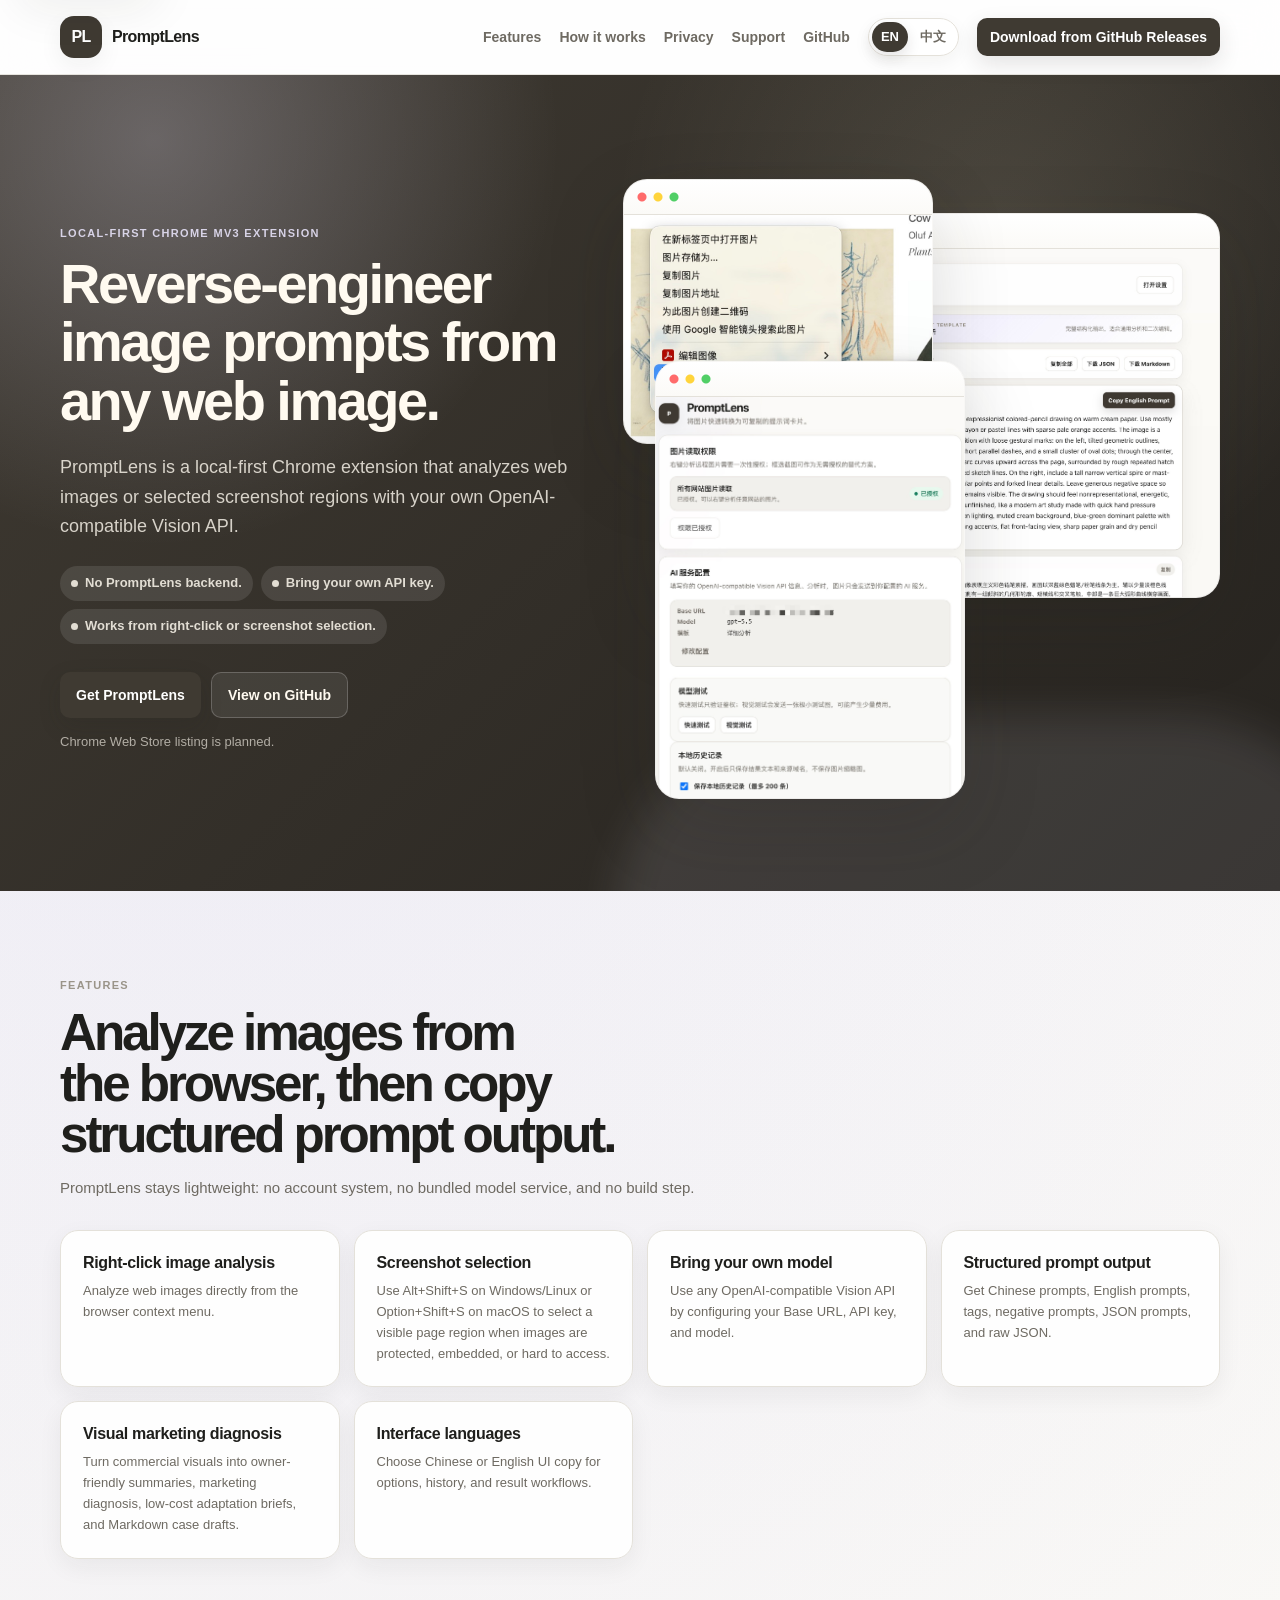
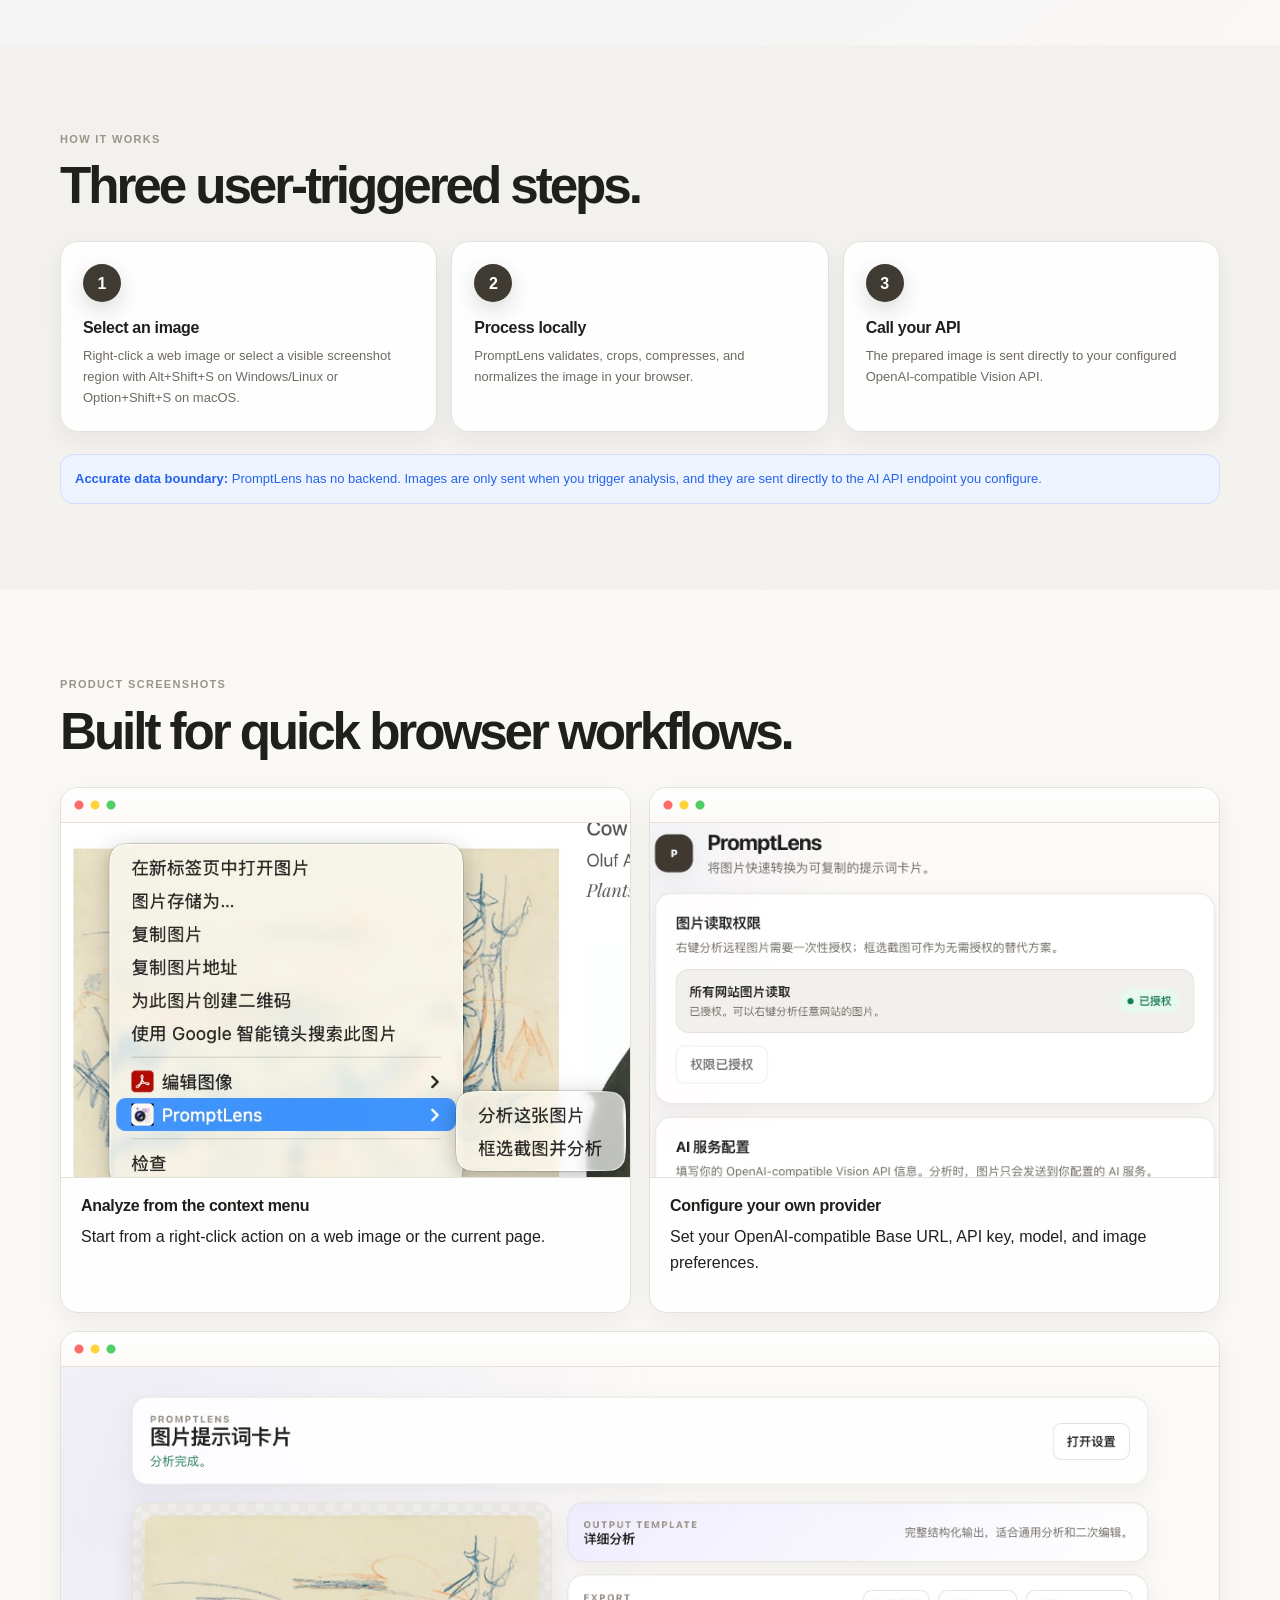
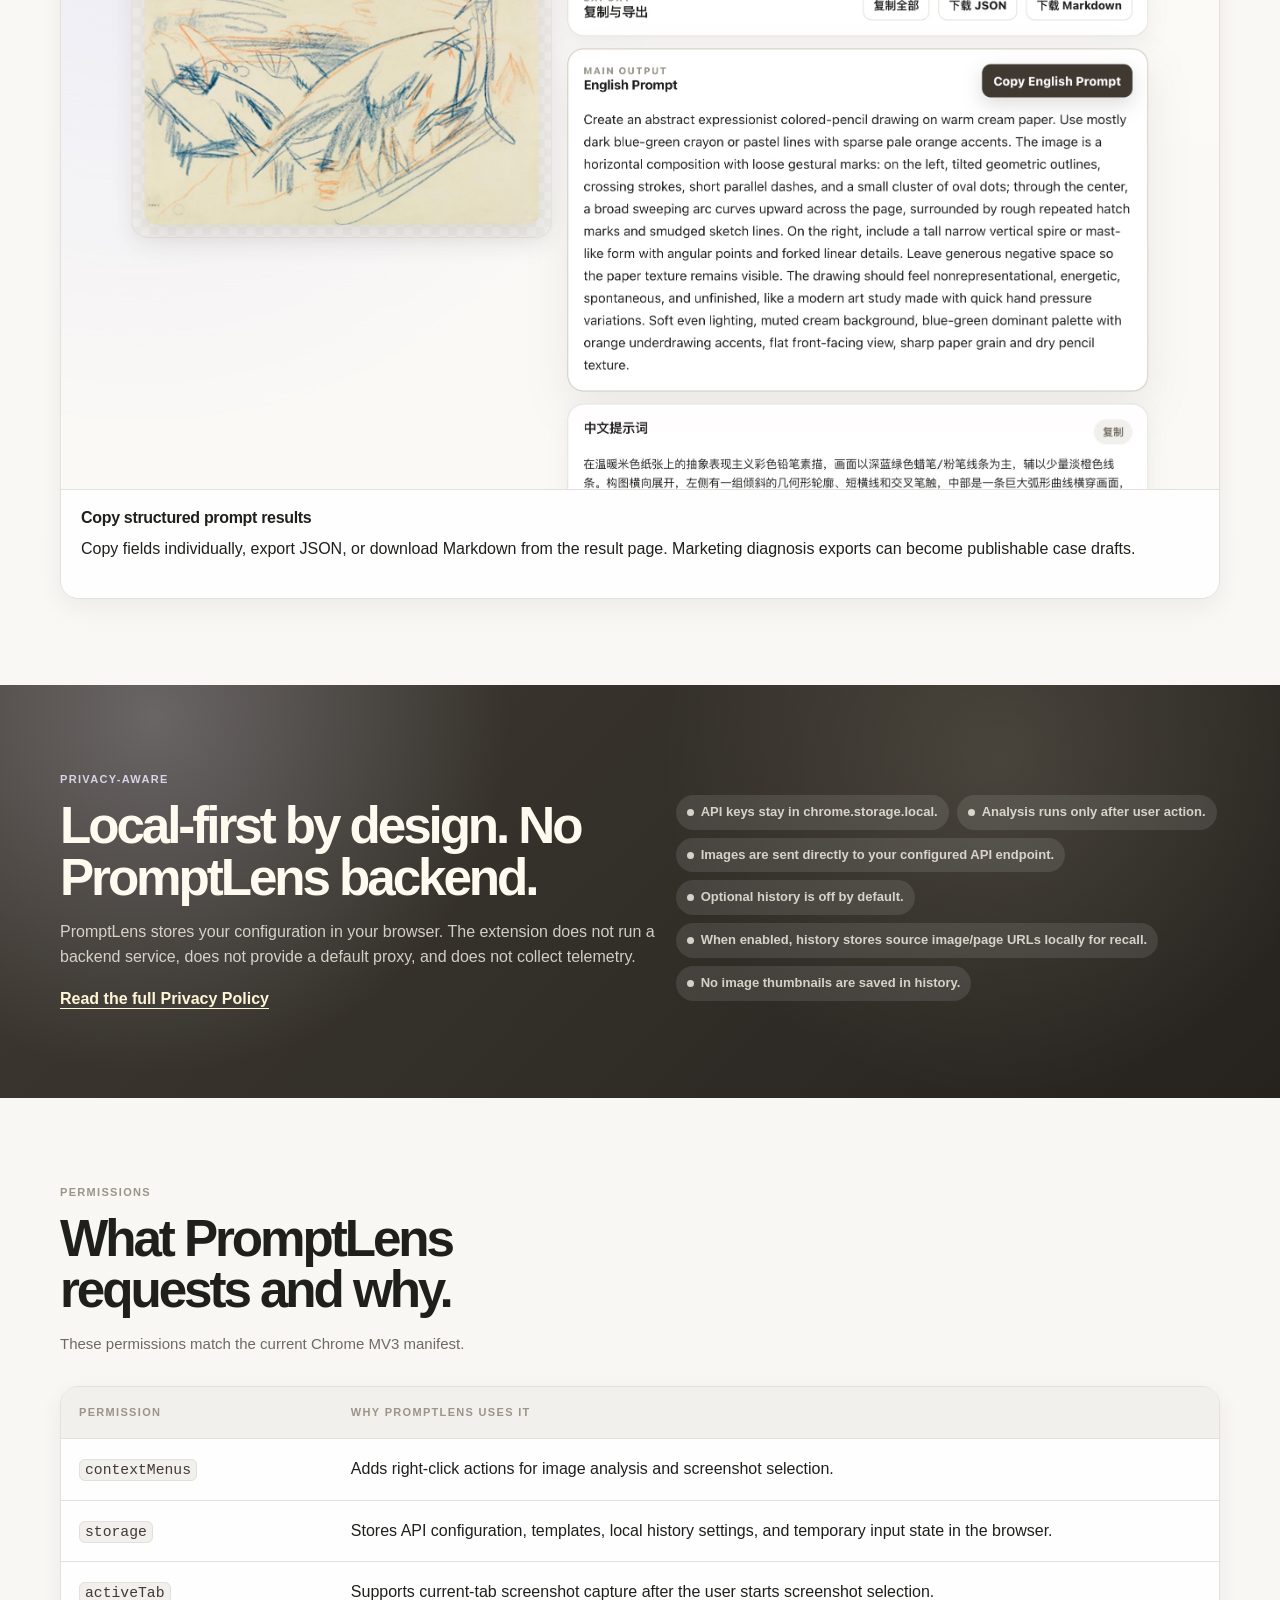
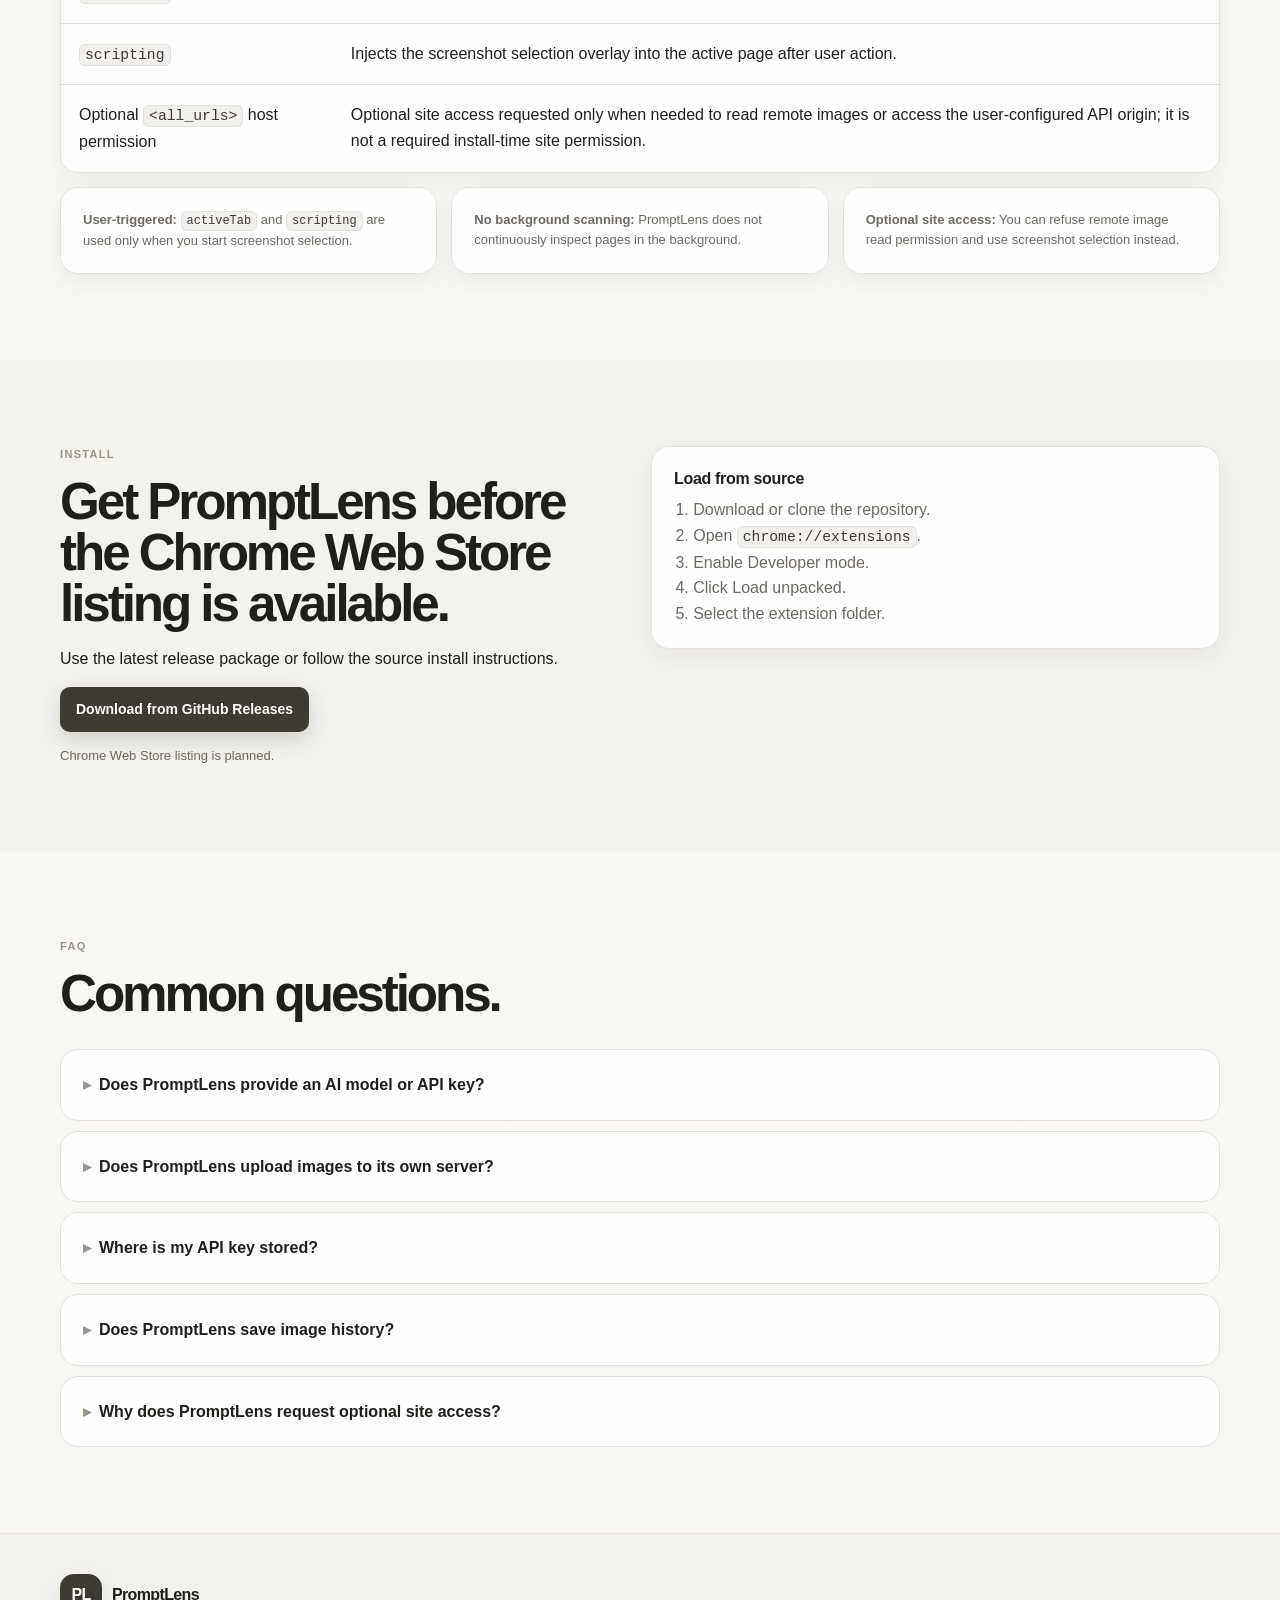
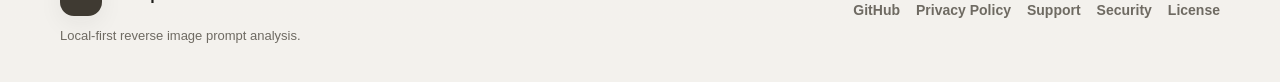
==== site/index.html @ 372e5e52 "docs: improve bilingual discoverability Co-Authored-By: Claude <noreply@anthropic.com>" ====
<!doctype html>
<html lang="en">
<head>
  <meta charset="utf-8">
  <meta name="viewport" content="width=device-width, initial-scale=1">
  <title>PromptLens — Reverse-engineer image prompts from web images</title>
  <meta name="theme-color" content="#3f3a32">
  <link rel="icon" href="./assets/favicon.png" type="image/png">
  <meta name="description" content="PromptLens is a local-first Chrome extension that analyzes web images or selected screenshot regions with your own OpenAI-compatible Vision API.">
  <link rel="canonical" href="https://bytewatcher.xyz/">
  <link rel="alternate" hreflang="en" href="https://bytewatcher.xyz/">
  <link rel="alternate" hreflang="zh-CN" href="https://bytewatcher.xyz/?lang=zh-CN">
  <link rel="alternate" hreflang="x-default" href="https://bytewatcher.xyz/">
  <meta property="og:type" content="website">
  <meta property="og:title" content="PromptLens — Reverse image prompts and visual marketing diagnosis">
  <meta property="og:description" content="Local-first Chrome extension for image-to-prompt analysis, visual marketing diagnosis, and reusable prompts for Midjourney, Stable Diffusion, and OpenAI-compatible Vision APIs.">
  <meta property="og:image" content="https://bytewatcher.xyz/assets/promptlens-result.jpg">
  <meta property="og:url" content="https://bytewatcher.xyz/">
  <meta name="twitter:card" content="summary_large_image">
  <meta name="twitter:title" content="PromptLens — Reverse image prompts and visual marketing diagnosis">
  <meta name="twitter:description" content="Local-first Chrome extension for image-to-prompt analysis, visual marketing diagnosis, and reusable prompts for Midjourney, Stable Diffusion, and OpenAI-compatible Vision APIs.">
  <meta name="twitter:image" content="https://bytewatcher.xyz/assets/promptlens-result.jpg">
  <script type="application/ld+json">
{
  "@context": "https://schema.org",
  "@type": "SoftwareApplication",
  "name": "PromptLens",
  "applicationCategory": "BrowserApplication",
  "operatingSystem": "Chrome",
  "description": "Local-first Chrome extension for image-to-prompt analysis, visual marketing diagnosis, and reusable prompts for Midjourney, Stable Diffusion, and OpenAI-compatible Vision APIs.",
  "url": "https://bytewatcher.xyz/",
  "downloadUrl": "https://github.com/wildbyteai/promptlens/releases",
  "softwareVersion": "0.4.0",
  "offers": {
    "@type": "Offer",
    "price": "0",
    "priceCurrency": "USD"
  }
}
  </script>
  <link rel="stylesheet" href="./assets/site.css?v=20260702-i18n">
</head>
<body>
  <a class="skip-link" href="#main-content">Skip to content</a>
  <header class="site-header">
    <nav class="nav shell" aria-label="Primary navigation">
      <a class="brand" href="./index.html" aria-label="PromptLens home">
        <span class="brand-mark">PL</span>
        <span>PromptLens</span>
      </a>
      <button class="nav-toggle" type="button" aria-expanded="false" aria-controls="nav-links" aria-label="Open navigation">Menu</button>
      <div class="nav-links" id="nav-links">
        <a href="#features">Features</a>
        <a href="#how-it-works">How it works</a>
        <a href="./privacy/">Privacy</a>
        <a href="./support/">Support</a>
        <a href="https://github.com/wildbyteai/promptlens">GitHub</a>
        <div class="language-switcher" aria-label="Language switcher">
          <button class="language-option" type="button" data-lang-option="en" aria-pressed="true">EN</button>
          <button class="language-option" type="button" data-lang-option="zh-CN" aria-pressed="false">中文</button>
        </div>
        <a class="nav-cta" href="https://github.com/wildbyteai/promptlens/releases">Download from GitHub Releases</a>
      </div>
    </nav>
  </header>

  <main id="main-content">
    <section class="hero section-dark">
      <div class="shell hero-grid">
        <div class="hero-copy">
          <p class="eyebrow">Local-first Chrome MV3 extension</p>
          <h1>Reverse-engineer image prompts from any web image.</h1>
          <p class="hero-lede">PromptLens is a local-first Chrome extension that analyzes web images or selected screenshot regions with your own OpenAI-compatible Vision API.</p>
          <ul class="trust-list" aria-label="PromptLens trust points">
            <li>No PromptLens backend.</li>
            <li>Bring your own API key.</li>
            <li>Works from right-click or screenshot selection.</li>
          </ul>
          <div class="hero-actions">
            <a class="button button-primary" href="https://github.com/wildbyteai/promptlens/releases">Get PromptLens</a>
            <a class="button button-secondary" href="https://github.com/wildbyteai/promptlens">View on GitHub</a>
          </div>
          <p class="availability-note">Chrome Web Store listing is planned.</p>
        </div>
        <div class="hero-media" aria-label="PromptLens product screenshots">
          <figure class="screenshot-card screenshot-card-large">
            <img src="./assets/promptlens-result.jpg" alt="PromptLens structured prompt result page" width="1440" height="900" fetchpriority="high">
          </figure>
          <figure class="screenshot-card screenshot-card-small screenshot-card-menu">
            <img src="./assets/promptlens-context-menu.jpg" alt="PromptLens context menu actions" width="900" height="600" loading="lazy">
          </figure>
          <figure class="screenshot-card screenshot-card-small screenshot-card-options">
            <img src="./assets/promptlens-options.jpg" alt="PromptLens options page for model configuration" width="1100" height="760" loading="lazy">
          </figure>
        </div>
      </div>
    </section>

    <section class="section" id="features">
      <div class="shell">
        <div class="section-heading">
          <p class="eyebrow">Features</p>
          <h2>Analyze images from the browser, then copy structured prompt output.</h2>
          <p>PromptLens stays lightweight: no account system, no bundled model service, and no build step.</p>
        </div>
        <div class="card-grid four-up">
          <article class="card">
            <h3>Right-click image analysis</h3>
            <p>Analyze web images directly from the browser context menu.</p>
          </article>
          <article class="card">
            <h3>Screenshot selection</h3>
            <p>Use Alt+Shift+S on Windows/Linux or Option+Shift+S on macOS to select a visible page region when images are protected, embedded, or hard to access.</p>
          </article>
          <article class="card">
            <h3>Bring your own model</h3>
            <p>Use any OpenAI-compatible Vision API by configuring your Base URL, API key, and model.</p>
          </article>
          <article class="card">
            <h3>Structured prompt output</h3>
            <p>Get Chinese prompts, English prompts, tags, negative prompts, JSON prompts, and raw JSON.</p>
          </article>
          <article class="card">
            <h3>Visual marketing diagnosis</h3>
            <p>Turn commercial visuals into owner-friendly summaries, marketing diagnosis, low-cost adaptation briefs, and Markdown case drafts.</p>
          </article>
          <article class="card">
            <h3>Interface languages</h3>
            <p>Choose Chinese or English UI copy for options, history, and result workflows.</p>
          </article>
        </div>
      </div>
    </section>

    <section class="section section-muted" id="how-it-works">
      <div class="shell">
        <div class="section-heading">
          <p class="eyebrow">How it works</p>
          <h2>Three user-triggered steps.</h2>
        </div>
        <div class="steps">
          <article class="step-card">
            <span class="step-number">1</span>
            <h3>Select an image</h3>
            <p>Right-click a web image or select a visible screenshot region with Alt+Shift+S on Windows/Linux or Option+Shift+S on macOS.</p>
          </article>
          <article class="step-card">
            <span class="step-number">2</span>
            <h3>Process locally</h3>
            <p>PromptLens validates, crops, compresses, and normalizes the image in your browser.</p>
          </article>
          <article class="step-card">
            <span class="step-number">3</span>
            <h3>Call your API</h3>
            <p>The prepared image is sent directly to your configured OpenAI-compatible Vision API.</p>
          </article>
        </div>
        <div class="callout">
          <strong>Accurate data boundary:</strong> PromptLens has no backend. Images are only sent when you trigger analysis, and they are sent directly to the AI API endpoint you configure.
        </div>
      </div>
    </section>

    <section class="section">
      <div class="shell">
        <div class="section-heading">
          <p class="eyebrow">Product screenshots</p>
          <h2>Built for quick browser workflows.</h2>
        </div>
        <div class="screenshot-grid">
          <article class="screenshot-feature">
            <img src="./assets/promptlens-context-menu.jpg" alt="Analyze from the context menu" width="900" height="600" loading="lazy">
            <div>
              <h3>Analyze from the context menu</h3>
              <p>Start from a right-click action on a web image or the current page.</p>
            </div>
          </article>
          <article class="screenshot-feature">
            <img src="./assets/promptlens-options.jpg" alt="Configure your own provider" width="1100" height="760" loading="lazy">
            <div>
              <h3>Configure your own provider</h3>
              <p>Set your OpenAI-compatible Base URL, API key, model, and image preferences.</p>
            </div>
          </article>
          <article class="screenshot-feature wide">
            <img src="./assets/promptlens-result.jpg" alt="Copy structured prompt results" width="1440" height="900" loading="lazy">
            <div>
              <h3>Copy structured prompt results</h3>
              <p>Copy fields individually, export JSON, or download Markdown from the result page. Marketing diagnosis exports can become publishable case drafts.</p>
            </div>
          </article>
        </div>
      </div>
    </section>

    <section class="section section-dark-soft" id="privacy-summary">
      <div class="shell privacy-grid">
        <div>
          <p class="eyebrow">Privacy-aware</p>
          <h2>Local-first by design. No PromptLens backend.</h2>
          <p>PromptLens stores your configuration in your browser. The extension does not run a backend service, does not provide a default proxy, and does not collect telemetry.</p>
          <a class="text-link" href="./privacy/">Read the full Privacy Policy</a>
        </div>
        <ul class="check-list">
          <li>API keys stay in chrome.storage.local.</li>
          <li>Analysis runs only after user action.</li>
          <li>Images are sent directly to your configured API endpoint.</li>
          <li>Optional history is off by default.</li>
          <li>When enabled, history stores source image/page URLs locally for recall.</li>
          <li>No image thumbnails are saved in history.</li>
        </ul>
      </div>
    </section>

    <section class="section" id="permissions">
      <div class="shell">
        <div class="section-heading">
          <p class="eyebrow">Permissions</p>
          <h2>What PromptLens requests and why.</h2>
          <p>These permissions match the current Chrome MV3 manifest.</p>
        </div>
        <div class="table-wrap">
          <table>
            <thead>
              <tr>
                <th scope="col">Permission</th>
                <th scope="col">Why PromptLens uses it</th>
              </tr>
            </thead>
            <tbody>
              <tr>
                <td><code>contextMenus</code></td>
                <td>Adds right-click actions for image analysis and screenshot selection.</td>
              </tr>
              <tr>
                <td><code>storage</code></td>
                <td>Stores API configuration, templates, local history settings, and temporary input state in the browser.</td>
              </tr>
              <tr>
                <td><code>activeTab</code></td>
                <td>Supports current-tab screenshot capture after the user starts screenshot selection.</td>
              </tr>
              <tr>
                <td><code>scripting</code></td>
                <td>Injects the screenshot selection overlay into the active page after user action.</td>
              </tr>
              <tr>
                <td>Optional <code>&lt;all_urls&gt;</code> host permission</td>
                <td>Optional site access requested only when needed to read remote images or access the user-configured API origin; it is not a required install-time site permission.</td>
              </tr>
            </tbody>
          </table>
        </div>
        <div class="note-grid">
          <p><strong>User-triggered:</strong> <code>activeTab</code> and <code>scripting</code> are used only when you start screenshot selection.</p>
          <p><strong>No background scanning:</strong> PromptLens does not continuously inspect pages in the background.</p>
          <p><strong>Optional site access:</strong> You can refuse remote image read permission and use screenshot selection instead.</p>
        </div>
      </div>
    </section>

    <section class="section section-muted" id="install">
      <div class="shell install-grid">
        <div class="install-main">
          <p class="eyebrow">Install</p>
          <h2>Get PromptLens before the Chrome Web Store listing is available.</h2>
          <p>Use the latest release package or follow the source install instructions.</p>
          <a class="button button-primary" href="https://github.com/wildbyteai/promptlens/releases">Download from GitHub Releases</a>
          <p class="availability-note dark">Chrome Web Store listing is planned.</p>
        </div>
        <div class="install-card">
          <h3>Load from source</h3>
          <ol>
            <li>Download or clone the repository.</li>
            <li>Open <code>chrome://extensions</code>.</li>
            <li>Enable Developer mode.</li>
            <li>Click Load unpacked.</li>
            <li>Select the extension folder.</li>
          </ol>
        </div>
      </div>
    </section>

    <section class="section" id="faq">
      <div class="shell">
        <div class="section-heading">
          <p class="eyebrow">FAQ</p>
          <h2>Common questions.</h2>
        </div>
        <div class="faq-list">
          <details>
            <summary>Does PromptLens provide an AI model or API key?</summary>
            <p>No. PromptLens is a frontend-only extension. You bring your own OpenAI-compatible Vision API endpoint, API key, and model.</p>
          </details>
          <details>
            <summary>Does PromptLens upload images to its own server?</summary>
            <p>No. PromptLens does not operate a backend server. When you trigger analysis, the selected image data is sent directly from your browser to the API endpoint you configure.</p>
          </details>
          <details>
            <summary>Where is my API key stored?</summary>
            <p>Your API key is stored locally in Chrome extension storage. It is not sent to PromptLens, but browser-local storage is not a hardware security vault. You should only use this extension on devices and browser profiles you trust.</p>
          </details>
          <details>
            <summary>Does PromptLens save image history?</summary>
            <p>Local history is off by default. When enabled, it stores text results, source domain, source image URL, page URL, template metadata, and structured output in IndexedDB. It does not save image thumbnails. Source URLs may include signed query parameters or private path details, so keep history disabled or clear it if you do not want that local metadata retained.</p>
          </details>
          <details>
            <summary>Why does PromptLens request optional site access?</summary>
            <p>Remote image analysis may require optional permission to read image URLs from websites. This is not a required install-time site permission. You can skip this and use screenshot selection instead.</p>
          </details>
        </div>
      </div>
    </section>
  </main>

  <footer class="site-footer">
    <div class="shell footer-grid">
      <div>
        <a class="brand" href="./index.html" aria-label="PromptLens home">
          <span class="brand-mark">PL</span>
          <span>PromptLens</span>
        </a>
        <p>Local-first reverse image prompt analysis.</p>
      </div>
      <nav class="footer-links" aria-label="Footer navigation">
        <a href="https://github.com/wildbyteai/promptlens">GitHub</a>
        <a href="./privacy/">Privacy Policy</a>
        <a href="./support/">Support</a>
        <a href="https://github.com/wildbyteai/promptlens/security">Security</a>
        <a href="https://github.com/wildbyteai/promptlens/blob/main/LICENSE">License</a>
      </nav>
    </div>
  </footer>

  <script src="./assets/site.js"></script>
  <script src="./assets/i18n.js"></script>
</body>
</html>
---- site/assets/site.css ----
/* PromptLens website styles. No external dependencies, no remote fonts, no analytics. */
:root {
  color-scheme: light;
  --bg: #f7f6f2;
  --bg-soft: #fbfaf7;
  --surface: #ffffff;
  --surface-muted: #f1f0ec;
  --border: #e4e1da;
  --border-strong: #cbc6bb;
  --text: #1f1f1c;
  --muted: #6e6a62;
  --faint: #9a9489;
  --accent: #3f3a32;
  --accent-hover: #26231f;
  --accent-soft: #ece8ff;
  --success: #087f5b;
  --success-bg: #e7f8ef;
  --danger: #c92a2a;
  --danger-bg: #fff0f0;
  --warning: #b35c00;
  --warning-bg: #fff7df;
  --info: #2563eb;
  --info-bg: #eef4ff;
  --cream: #fff6d8;
  --radius-control: 10px;
  --radius-card: 18px;
  --radius-large: 24px;
  --shadow-soft: 0 8px 24px rgba(40, 36, 28, 0.06);
  --shadow-card: 0 18px 48px rgba(40, 36, 28, 0.08);
  --shadow-deep: 0 28px 80px rgba(40, 36, 28, 0.16);
  --font-sans: -apple-system, BlinkMacSystemFont, "Segoe UI", "PingFang SC", "Microsoft YaHei", sans-serif;
  --font-mono: ui-monospace, SFMono-Regular, Menlo, Consolas, monospace;
  --shell: 1160px;
}

* {
  box-sizing: border-box;
}

html {
  scroll-behavior: smooth;
}

@media (prefers-reduced-motion: reduce) {
  html {
    scroll-behavior: auto;
  }

  *,
  *::before,
  *::after {
    animation-duration: 1ms !important;
    animation-iteration-count: 1 !important;
    transition-duration: 1ms !important;
  }
}

body {
  margin: 0;
  min-height: 100vh;
  color: var(--text);
  background:
    radial-gradient(circle at 12% 8%, rgba(79, 70, 229, 0.08), transparent 28%),
    linear-gradient(180deg, var(--bg-soft), var(--bg));
  font-family: var(--font-sans);
  line-height: 1.6;
  -webkit-font-smoothing: antialiased;
  text-rendering: optimizeLegibility;
}

img {
  display: block;
  max-width: 100%;
  height: auto;
}

a {
  color: inherit;
  text-decoration: none;
}

button,
a,
summary {
  -webkit-tap-highlight-color: transparent;
}

button:focus-visible,
a:focus-visible,
summary:focus-visible {
  outline: 3px solid rgba(63, 58, 50, 0.22);
  outline-offset: 2px;
}

code {
  padding: 2px 5px;
  border: 1px solid var(--border);
  border-radius: 6px;
  background: var(--surface-muted);
  color: var(--accent);
  font-family: var(--font-mono);
  font-size: 0.92em;
}

.shell {
  width: min(var(--shell), calc(100% - 36px));
  margin-inline: auto;
}

.narrow {
  width: min(860px, calc(100% - 36px));
}

.skip-link {
  position: fixed;
  left: 16px;
  top: 16px;
  z-index: 100;
  transform: translateY(-160%);
  padding: 10px 14px;
  border-radius: 999px;
  background: var(--accent);
  color: #fff;
  font-weight: 760;
  box-shadow: var(--shadow-card);
}

.skip-link:focus {
  transform: translateY(0);
}

.site-header {
  position: sticky;
  top: 0;
  z-index: 20;
  border-bottom: 1px solid rgba(228, 225, 218, 0.86);
  background: rgba(255, 255, 255, 0.88);
  backdrop-filter: blur(18px);
}

.nav {
  min-height: 74px;
  display: flex;
  align-items: center;
  justify-content: space-between;
  gap: 16px;
}

.brand {
  display: inline-flex;
  align-items: center;
  gap: 10px;
  color: var(--text);
  font-weight: 760;
  letter-spacing: -0.04em;
}

.brand-mark {
  width: 42px;
  height: 42px;
  border-radius: 14px;
  display: grid;
  place-items: center;
  background: var(--accent);
  color: #fff;
  font-weight: 850;
  letter-spacing: -0.05em;
  box-shadow: var(--shadow-soft);
}

.nav-links {
  display: flex;
  align-items: center;
  gap: 18px;
  color: var(--muted);
  font-size: 14px;
  font-weight: 650;
}

.nav-links a:hover,
.footer-links a:hover,
.text-link:hover,
.prose a:hover,
.support-toc a:hover {
  color: var(--text);
}

.nav-links [aria-current="page"] {
  color: var(--text);
}

.language-switcher {
  display: inline-flex;
  align-items: center;
  gap: 3px;
  padding: 3px;
  border: 1px solid var(--border);
  border-radius: 999px;
  background: rgba(255, 255, 255, 0.72);
  box-shadow: 0 6px 18px rgba(40, 36, 28, 0.05);
}

.language-option {
  min-height: 30px;
  padding: 5px 9px;
  border: 0;
  border-radius: 999px;
  background: transparent;
  color: var(--muted);
  font: inherit;
  font-size: 13px;
  font-weight: 760;
  cursor: pointer;
  transition: background 150ms ease, color 150ms ease, box-shadow 150ms ease;
}

.language-option.is-active {
  background: var(--accent);
  color: #fff;
  box-shadow: 0 6px 14px rgba(38, 35, 31, 0.12);
}

.language-option:not(.is-active):hover {
  color: var(--text);
  background: var(--surface-muted);
}

.nav-cta,
.button,
.secondary-link,
.copy-button-main {
  display: inline-flex;
  align-items: center;
  justify-content: center;
  border-radius: var(--radius-control);
  font: inherit;
  font-size: 14px;
  font-weight: 760;
  transition: transform 150ms ease, background 150ms ease, border-color 150ms ease, box-shadow 150ms ease, color 150ms ease;
}

.nav-cta {
  min-height: 38px;
  padding: 8px 13px;
  background: var(--accent);
  color: #fff !important;
  box-shadow: 0 8px 22px rgba(38, 35, 31, 0.12);
}

.nav-cta:hover,
.button-primary:hover {
  background: var(--accent-hover);
  color: #fff !important;
  transform: translateY(-1px);
}

.nav-toggle {
  display: none;
  min-height: 38px;
  padding: 8px 12px;
  border: 1px solid var(--border);
  border-radius: var(--radius-control);
  background: #fff;
  color: var(--text);
  font: inherit;
  font-size: 14px;
  font-weight: 760;
}

.section {
  padding: 86px 0;
}

.section-muted {
  background: rgba(241, 240, 236, 0.72);
}

.section-dark,
.section-dark-soft {
  color: #fffaf0;
  background:
    radial-gradient(circle at 12% 8%, rgba(236, 232, 255, 0.26), transparent 30%),
    radial-gradient(circle at 78% 18%, rgba(255, 246, 216, 0.12), transparent 32%),
    linear-gradient(135deg, #3f3a32 0%, #26231f 100%);
}

.hero {
  position: relative;
  overflow: hidden;
  padding: 104px 0 92px;
}

.hero::after {
  content: "";
  position: absolute;
  inset: auto -8% -30% 48%;
  height: 420px;
  border-radius: 999px;
  background: rgba(236, 232, 255, 0.10);
  filter: blur(20px);
  pointer-events: none;
}

.hero-grid {
  position: relative;
  z-index: 1;
  display: grid;
  grid-template-columns: minmax(0, 0.92fr) minmax(420px, 1.08fr);
  align-items: center;
  gap: 54px;
}

.eyebrow,
.card-kicker {
  margin: 0 0 12px;
  color: var(--faint);
  font-size: 11px;
  font-weight: 760;
  letter-spacing: 0.12em;
  text-transform: uppercase;
}

.section-dark .eyebrow,
.section-dark-soft .eyebrow {
  color: rgba(236, 232, 255, 0.86);
}

h1,
h2,
h3,
p {
  margin-top: 0;
}

h1 {
  margin-bottom: 22px;
  max-width: 780px;
  font-size: clamp(2rem, 4.5vw, 3.5rem);
  line-height: 1.05;
  letter-spacing: -0.045em;
  text-wrap: balance;
}

h2 {
  margin-bottom: 16px;
  font-size: clamp(2rem, 4vw, 3.35rem);
  line-height: 1;
  letter-spacing: -0.06em;
  text-wrap: balance;
}

h3 {
  margin-bottom: 8px;
  font-size: 16px;
  line-height: 1.25;
  letter-spacing: -0.02em;
}

.hero-lede,
.page-hero p {
  color: rgba(255, 250, 240, 0.80);
  font-size: 18px;
  line-height: 1.65;
}

.trust-list,
.check-list {
  display: flex;
  flex-wrap: wrap;
  gap: 8px;
  margin: 24px 0 0;
  padding: 0;
  list-style: none;
}

.trust-list li,
.check-list li,
.badge-pill {
  display: inline-flex;
  align-items: center;
  gap: 7px;
  min-height: 34px;
  padding: 7px 11px;
  border-radius: 999px;
  background: rgba(255, 255, 255, 0.10);
  color: rgba(255, 250, 240, 0.84);
  font-size: 13px;
  font-weight: 720;
}

.trust-list li::before,
.check-list li::before,
.badge-pill::before {
  content: "";
  width: 7px;
  height: 7px;
  border-radius: 50%;
  background: currentColor;
}

.hero-actions {
  display: flex;
  flex-wrap: wrap;
  gap: 10px;
  margin-top: 28px;
}

.button {
  min-height: 44px;
  padding: 11px 16px;
}

.button-primary {
  background: var(--accent);
  color: #fff;
  box-shadow: 0 8px 22px rgba(38, 35, 31, 0.16);
}

.button-secondary {
  border: 1px solid rgba(255, 255, 255, 0.20);
  background: rgba(255, 255, 255, 0.08);
  color: #fffaf0;
}

.button-secondary:hover {
  border-color: rgba(255, 255, 255, 0.36);
  background: rgba(255, 255, 255, 0.13);
}

.availability-note {
  margin: 14px 0 0;
  color: rgba(255, 250, 240, 0.62);
  font-size: 13px;
}

.availability-note.dark {
  color: var(--muted);
}

.hero-media {
  position: relative;
  min-height: 620px;
}

.screenshot-card {
  position: absolute;
  margin: 0;
  overflow: hidden;
  border: 1px solid rgba(228, 225, 218, 0.28);
  border-radius: var(--radius-large);
  background: rgba(255, 255, 255, 0.92);
  box-shadow: var(--shadow-deep);
}

.screenshot-card::before,
.screenshot-feature::before {
  content: "";
  display: block;
  height: 34px;
  border-bottom: 1px solid var(--border);
  background:
    radial-gradient(circle at 18px 17px, #ff6b6b 0 4px, transparent 5px),
    radial-gradient(circle at 34px 17px, #ffd43b 0 4px, transparent 5px),
    radial-gradient(circle at 50px 17px, #51cf66 0 4px, transparent 5px),
    linear-gradient(180deg, #fff, #fbfaf7);
}

.screenshot-card img,
.screenshot-feature img {
  width: 100%;
}

.screenshot-card-large {
  right: 0;
  top: 34px;
  width: min(94%, 660px);
}

.screenshot-card-small {
  width: min(52%, 338px);
}

.screenshot-card-menu {
  left: 0;
  top: 0;
}

.screenshot-card-options {
  left: 32px;
  bottom: 0;
}

.section-heading {
  max-width: 760px;
  margin-bottom: 30px;
}

.section-heading p:not(.eyebrow) {
  color: var(--muted);
  font-size: 15px;
}

.card-grid,
.steps,
.screenshot-grid,
.note-grid,
.install-grid,
.privacy-grid,
.footer-grid,
.support-grid,
.error-list {
  display: grid;
  gap: 14px;
}

.four-up {
  grid-template-columns: repeat(4, minmax(0, 1fr));
}

.card,
.step-card,
.install-card,
.error-list article,
details,
.note-grid p,
.support-toc,
.screenshot-feature {
  border: 1px solid var(--border);
  border-radius: var(--radius-card);
  background: rgba(255, 255, 255, 0.92);
  box-shadow: var(--shadow-soft);
}

.card,
.step-card,
.install-card,
.error-list article,
details,
.note-grid p {
  padding: 22px;
}

.card p,
.step-card p,
.install-card p,
.error-list p,
details p,
.note-grid p,
.prose p,
.prose li {
  color: var(--muted);
}

.card p,
.step-card p,
.install-card p,
.error-list p,
details p,
.note-grid p {
  margin-bottom: 0;
  font-size: 13px;
  line-height: 1.6;
}

.steps {
  grid-template-columns: repeat(3, minmax(0, 1fr));
}

.step-number {
  display: grid;
  width: 38px;
  height: 38px;
  place-items: center;
  margin-bottom: 16px;
  border-radius: 999px;
  background: var(--accent);
  color: #fff;
  font-weight: 850;
  box-shadow: 0 8px 22px rgba(38, 35, 31, 0.16);
}

.callout {
  margin-top: 22px;
  padding: 14px;
  border: 1px solid rgba(37, 99, 235, 0.14);
  border-radius: 14px;
  background: var(--info-bg);
  color: var(--info);
  font-size: 13px;
  line-height: 1.55;
}

.screenshot-grid {
  grid-template-columns: repeat(2, minmax(0, 1fr));
  gap: 18px;
}

.screenshot-feature {
  overflow: hidden;
}

.screenshot-feature img {
  aspect-ratio: 16 / 10;
  object-fit: cover;
  object-position: top left;
  border-bottom: 1px solid var(--border);
}

.screenshot-feature div {
  padding: 18px 20px 20px;
}

.screenshot-feature.wide {
  grid-column: 1 / -1;
}

.privacy-grid {
  grid-template-columns: 1.05fr 0.95fr;
  align-items: start;
}

.privacy-grid p,
.section-dark-soft li {
  color: rgba(255, 250, 240, 0.78);
}

.text-link,
.prose a {
  color: var(--accent);
  font-weight: 760;
  text-decoration: underline;
  text-underline-offset: 0.22em;
}

.section-dark-soft .text-link {
  color: var(--cream);
}

.table-wrap {
  overflow-x: auto;
  border: 1px solid var(--border);
  border-radius: var(--radius-card);
  background: rgba(255, 255, 255, 0.92);
  box-shadow: var(--shadow-soft);
}

.table-wrap.in-prose {
  margin: 22px 0;
  box-shadow: none;
}

table {
  width: 100%;
  min-width: 720px;
  border-collapse: collapse;
}

th,
td {
  padding: 17px 18px;
  border-bottom: 1px solid var(--border);
  text-align: left;
  vertical-align: top;
}

th {
  background: var(--surface-muted);
  color: var(--faint);
  font-size: 11px;
  font-weight: 760;
  letter-spacing: 0.12em;
  text-transform: uppercase;
}

tr:last-child td {
  border-bottom: 0;
}

.note-grid {
  grid-template-columns: repeat(3, minmax(0, 1fr));
  margin-top: 14px;
}

.install-grid {
  grid-template-columns: 1fr 1fr;
  align-items: start;
  gap: 22px;
}

.install-card ol {
  margin: 0;
  padding-left: 1.2rem;
  color: var(--muted);
}

.faq-list {
  display: grid;
  gap: 10px;
}

details {
  box-shadow: none;
}

summary {
  cursor: pointer;
  color: var(--text);
  font-weight: 760;
  list-style: none;
}

summary::-webkit-details-marker {
  display: none;
}

summary::before {
  content: "▸";
  display: inline-block;
  margin-right: 8px;
  color: var(--faint);
  transition: transform 150ms ease;
}

details[open] summary::before {
  transform: rotate(90deg);
}

details p {
  margin-top: 12px;
}

.site-footer {
  padding: 40px 0;
  border-top: 1px solid var(--border);
  background: rgba(241, 240, 236, 0.72);
}

.footer-grid {
  grid-template-columns: 1fr auto;
  align-items: center;
  gap: 22px;
}

.site-footer p {
  margin: 10px 0 0;
  color: var(--muted);
  font-size: 13px;
}

.footer-links {
  display: flex;
  flex-wrap: wrap;
  gap: 16px;
  color: var(--muted);
  font-size: 14px;
  font-weight: 650;
}

.page-hero {
  padding: 84px 0 72px;
}

.page-hero h1 {
  font-size: clamp(2.6rem, 6vw, 5rem);
}

.last-updated {
  color: rgba(255, 250, 240, 0.64) !important;
  font-size: 13px !important;
}

.prose h2 {
  margin-top: 42px;
  font-size: clamp(1.55rem, 3vw, 2.15rem);
}

.prose h2:first-child {
  margin-top: 0;
}

.prose h3 {
  margin-top: 26px;
}

.prose ul,
.prose ol {
  padding-left: 1.35rem;
}

.policy-content,
.support-layout {
  background: var(--bg);
}

.support-grid {
  grid-template-columns: 250px minmax(0, 1fr);
  align-items: start;
  gap: 22px;
}

.support-toc {
  position: sticky;
  top: 96px;
  display: grid;
  gap: 4px;
  padding: 14px;
}

.support-toc a {
  padding: 7px 9px;
  border-radius: 8px;
  color: var(--muted);
  font-size: 13px;
  font-weight: 720;
}

.support-toc a:hover {
  background: var(--surface-muted);
}

.support-content section {
  padding-bottom: 40px;
  border-bottom: 1px solid var(--border);
  margin-bottom: 40px;
}

.support-content section:last-child {
  padding-bottom: 0;
  border-bottom: 0;
  margin-bottom: 0;
}

.error-list {
  grid-template-columns: repeat(2, minmax(0, 1fr));
}

@media (max-width: 980px) {
  .nav {
    flex-wrap: wrap;
    padding: 14px 0;
  }

  .nav-toggle {
    display: inline-flex;
  }

  .nav-links {
    display: none;
    width: 100%;
    flex-direction: column;
    align-items: stretch;
    gap: 4px;
    padding: 10px 0 4px;
  }

  .nav-links.is-open {
    display: flex;
  }

  .nav-links a {
    padding: 9px 0;
  }

  .nav-cta,
  .language-switcher {
    text-align: center;
    justify-content: center;
  }

  .hero-grid,
  .privacy-grid,
  .install-grid,
  .support-grid {
    grid-template-columns: 1fr;
  }

  .hero-media {
    min-height: 560px;
  }

  .four-up,
  .steps,
  .note-grid {
    grid-template-columns: repeat(2, minmax(0, 1fr));
  }

  .support-toc {
    position: static;
  }
}

@media (max-width: 640px) {
  .shell,
  .narrow {
    width: min(100% - 24px, var(--shell));
  }

  .section {
    padding: 62px 0;
  }

  .hero,
  .page-hero {
    padding: 68px 0 60px;
  }

  .brand-mark {
    width: 38px;
    height: 38px;
  }

  .hero-media {
    min-height: auto;
    display: grid;
    gap: 14px;
  }

  .screenshot-card {
    position: static;
    width: 100%;
  }

  .four-up,
  .steps,
  .screenshot-grid,
  .note-grid,
  .error-list,
  .footer-grid {
    grid-template-columns: 1fr;
  }

  .screenshot-feature.wide {
    grid-column: auto;
  }

  .footer-grid {
    align-items: start;
  }

  .footer-links {
    flex-direction: column;
    gap: 10px;
  }
}
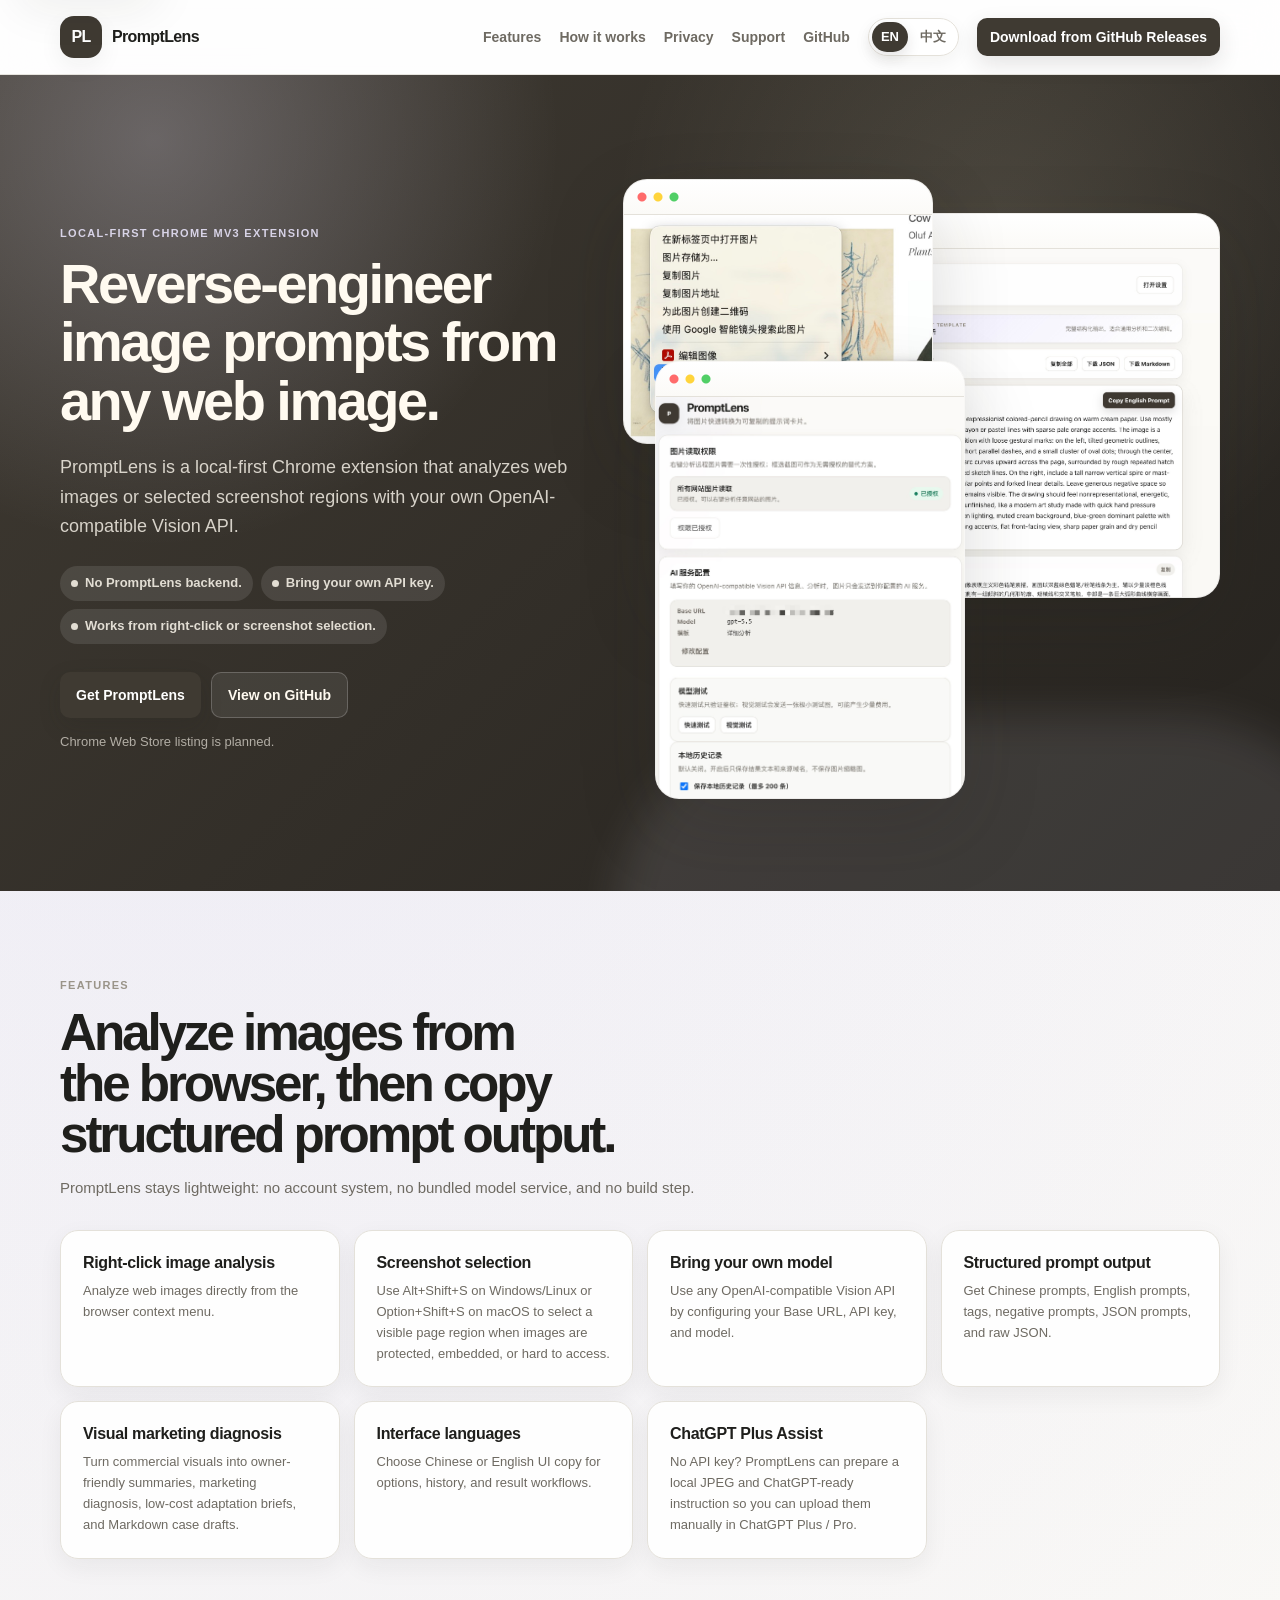
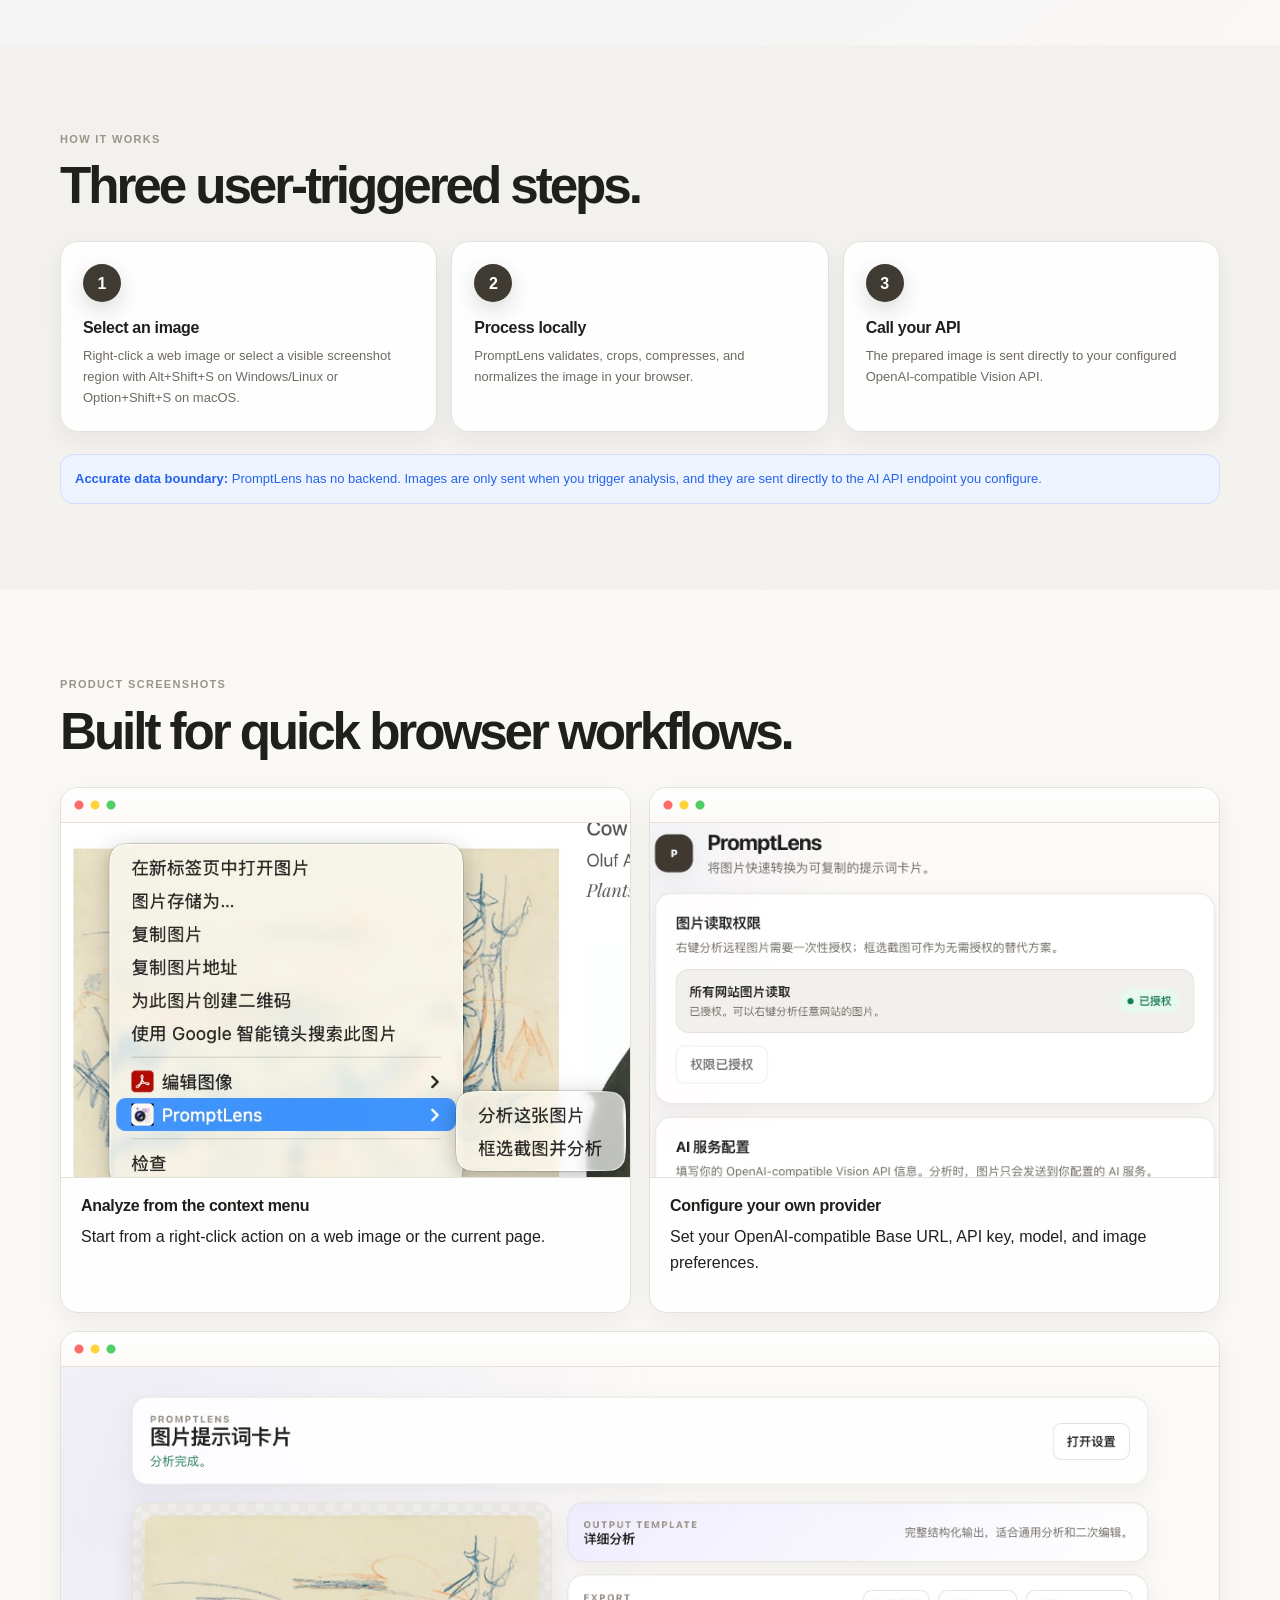
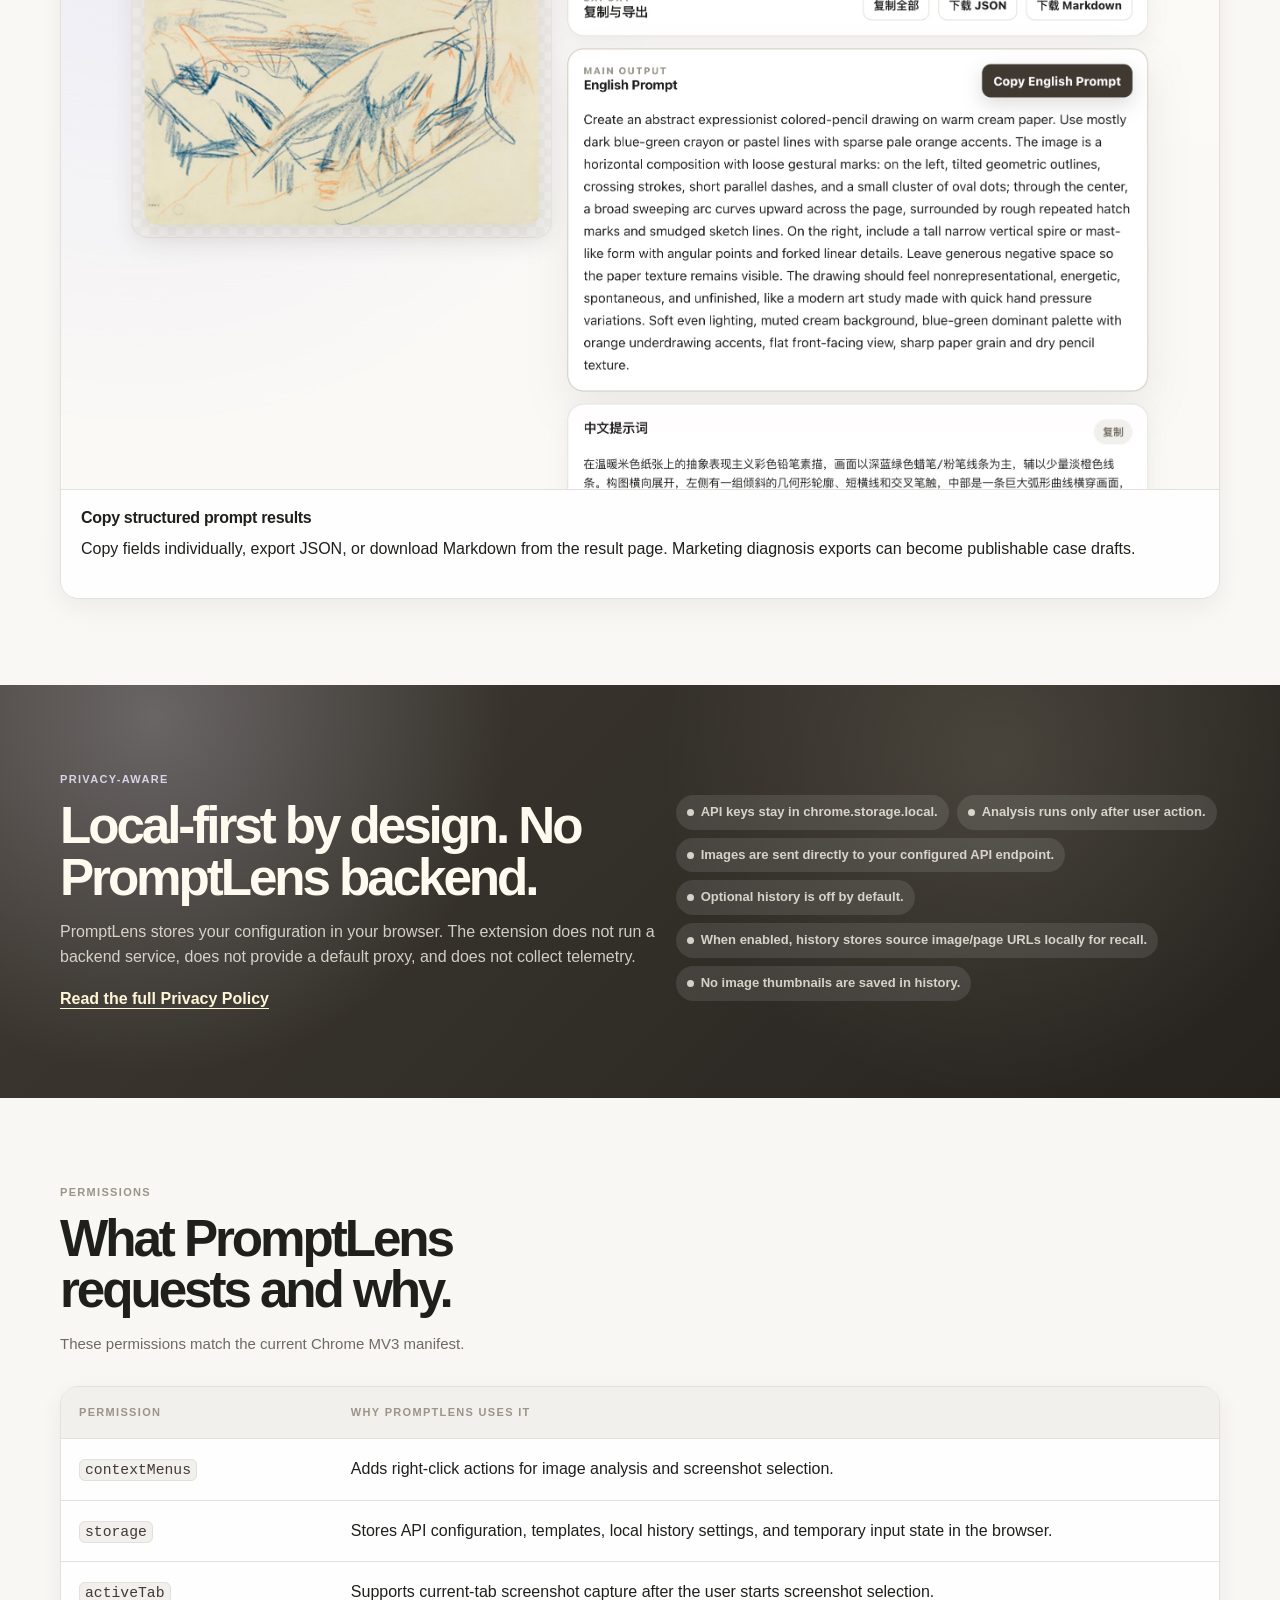
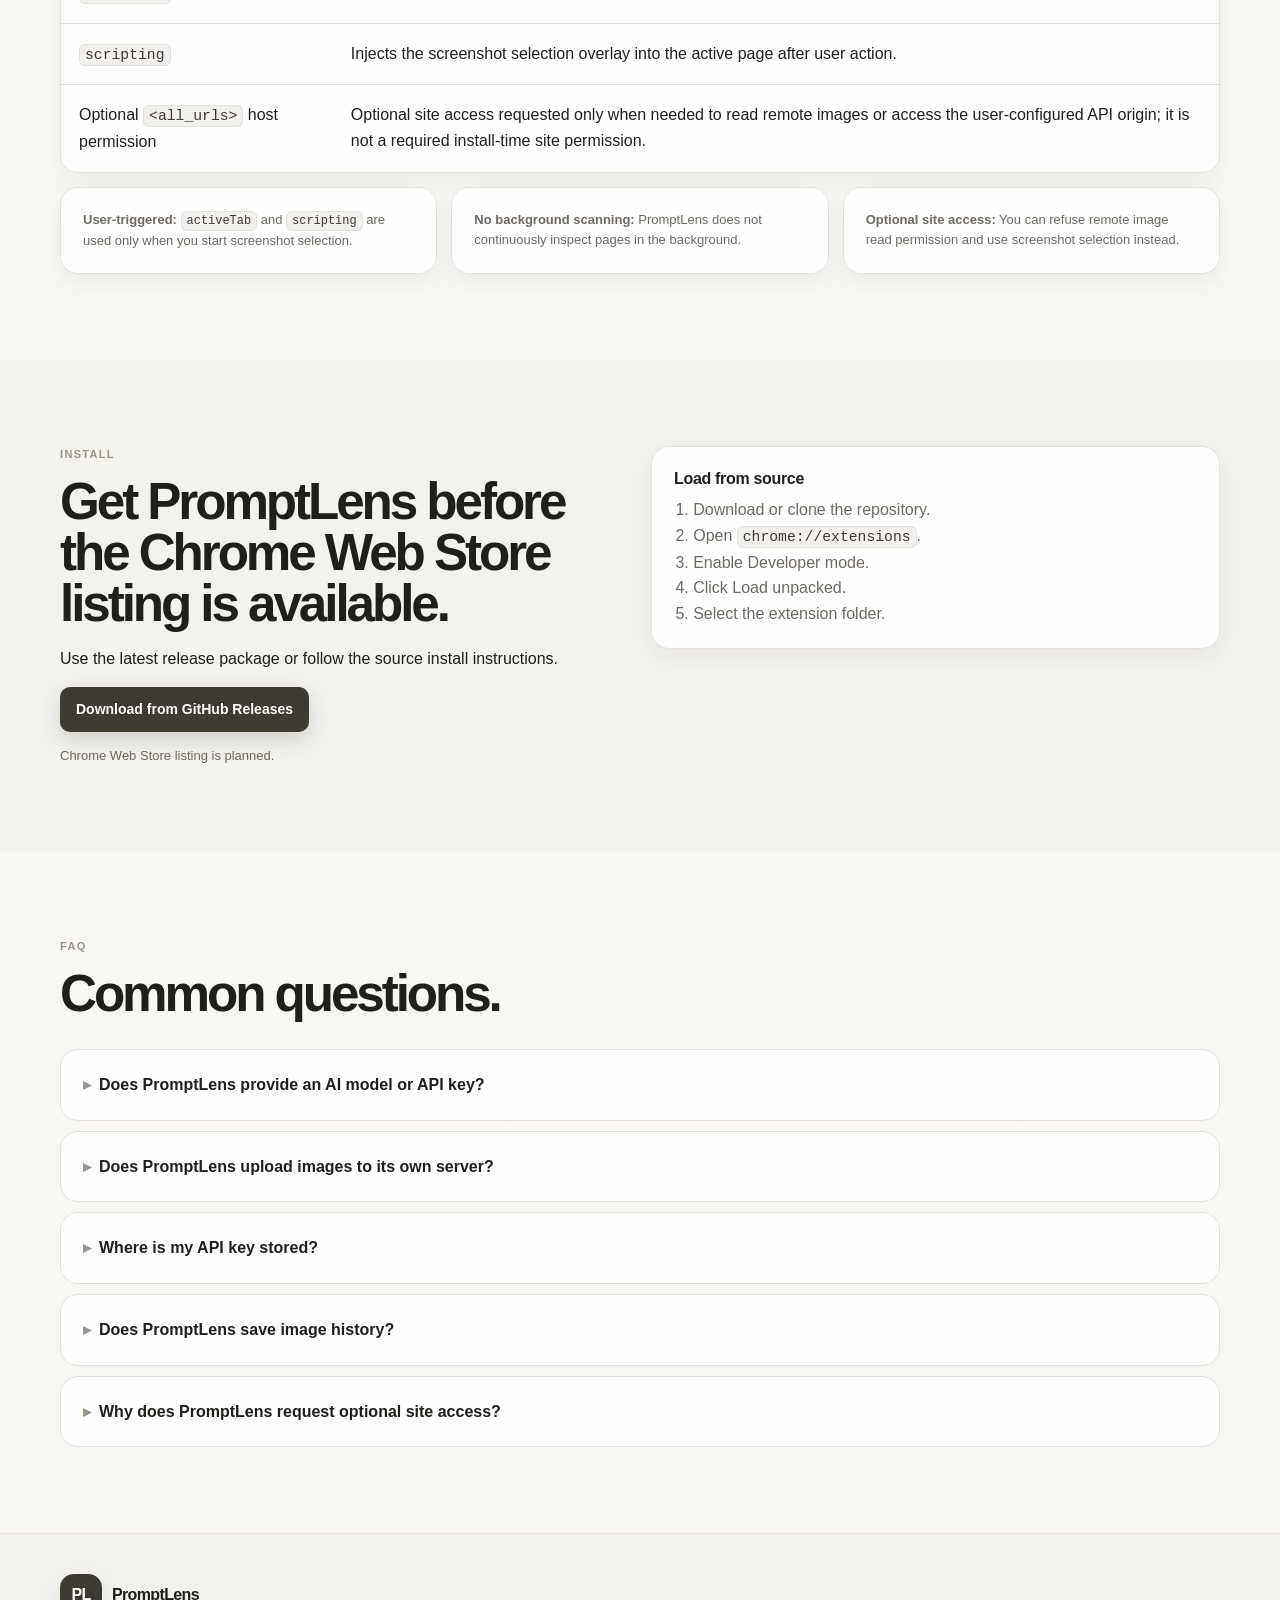
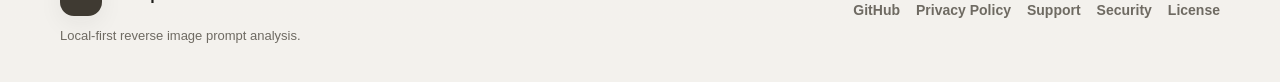
==== commit 579b85f0: "docs: prepare v0.6.0 ChatGPT assist release Co-Authored-By: Claude <noreply@anthropic.com>" ====
--- a/site/index.html
+++ b/site/index.html
@@ -30,7 +30,7 @@
   "description": "Local-first Chrome extension for image-to-prompt analysis, visual marketing diagnosis, and reusable prompts for Midjourney, Stable Diffusion, and OpenAI-compatible Vision APIs.",
   "url": "https://bytewatcher.xyz/",
   "downloadUrl": "https://github.com/wildbyteai/promptlens/releases",
-  "softwareVersion": "0.4.0",
+  "softwareVersion": "0.6.0",
   "offers": {
     "@type": "Offer",
     "price": "0",
@@ -128,6 +128,10 @@
             <h3>Interface languages</h3>
             <p>Choose Chinese or English UI copy for options, history, and result workflows.</p>
           </article>
+          <article class="card">
+            <h3>ChatGPT Plus Assist</h3>
+            <p>No API key? PromptLens can prepare a local JPEG and ChatGPT-ready instruction so you can upload them manually in ChatGPT Plus / Pro.</p>
+          </article>
         </div>
       </div>
     </section>
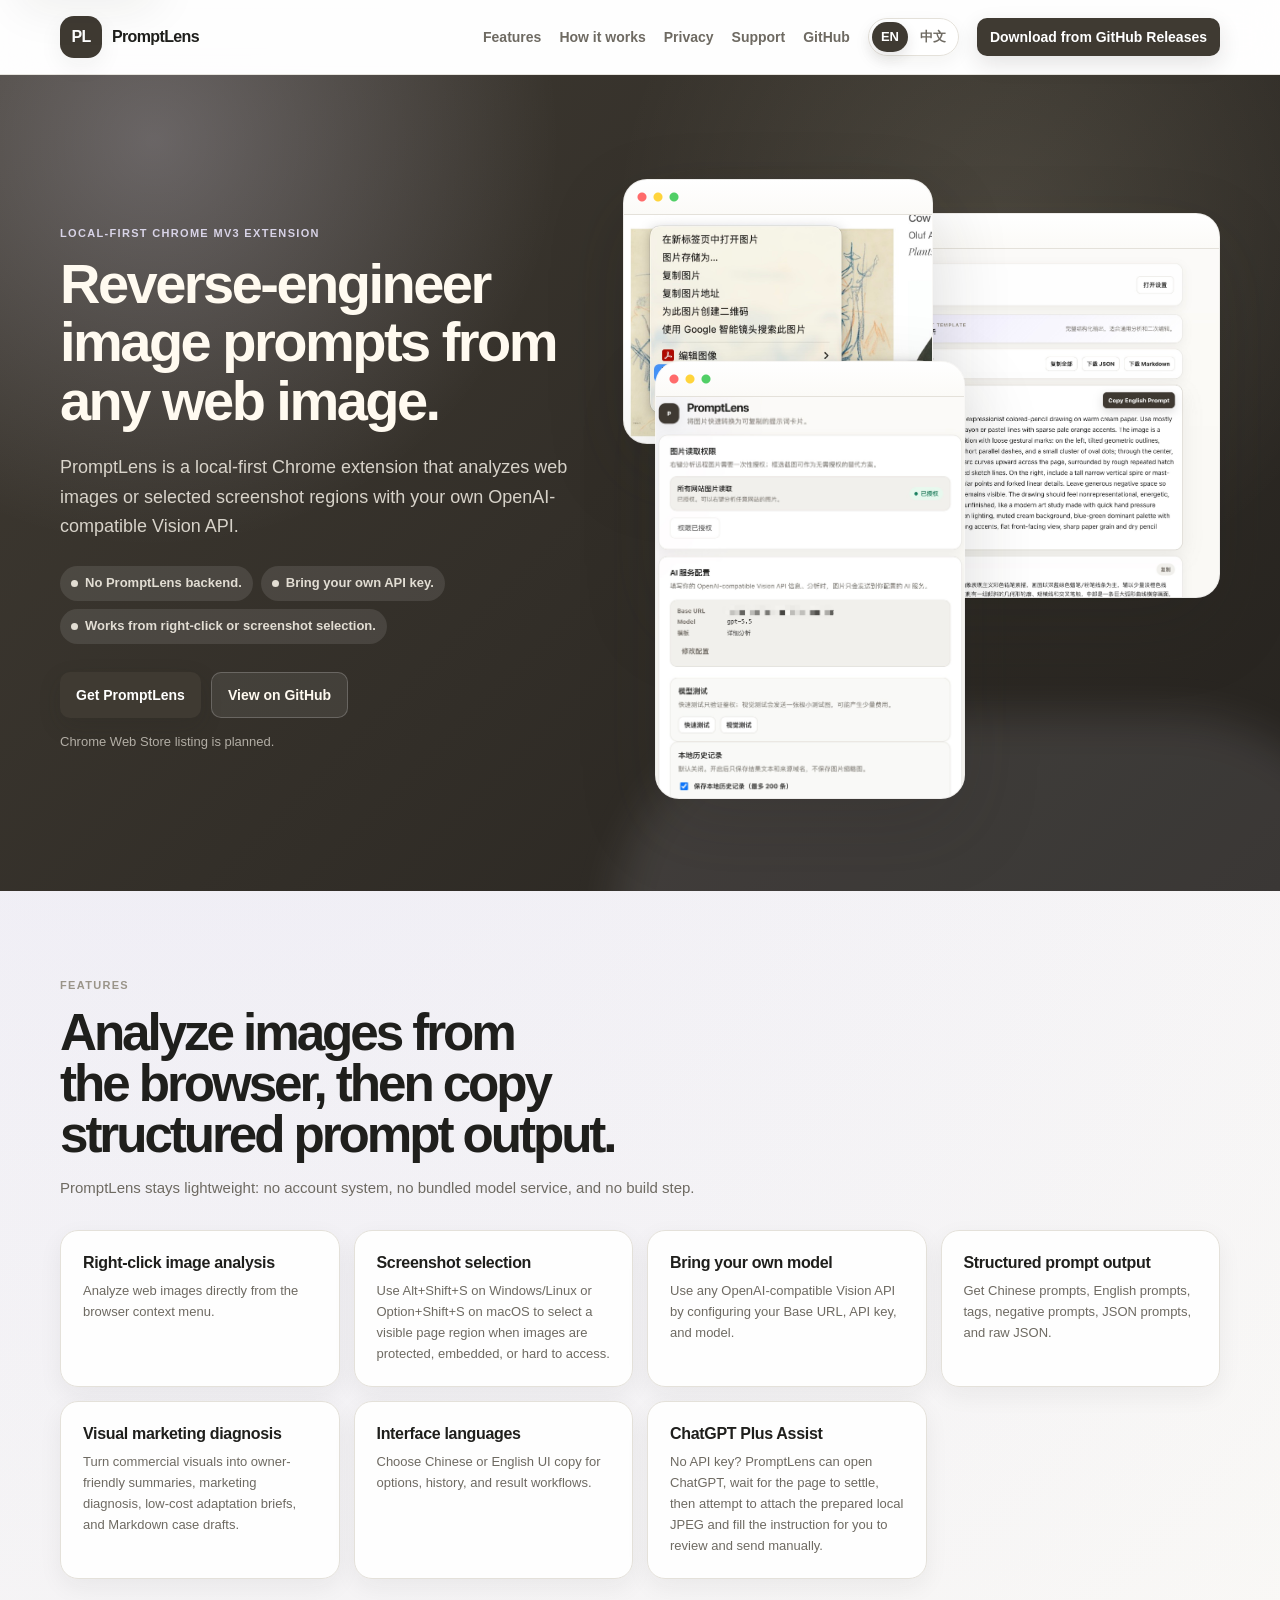
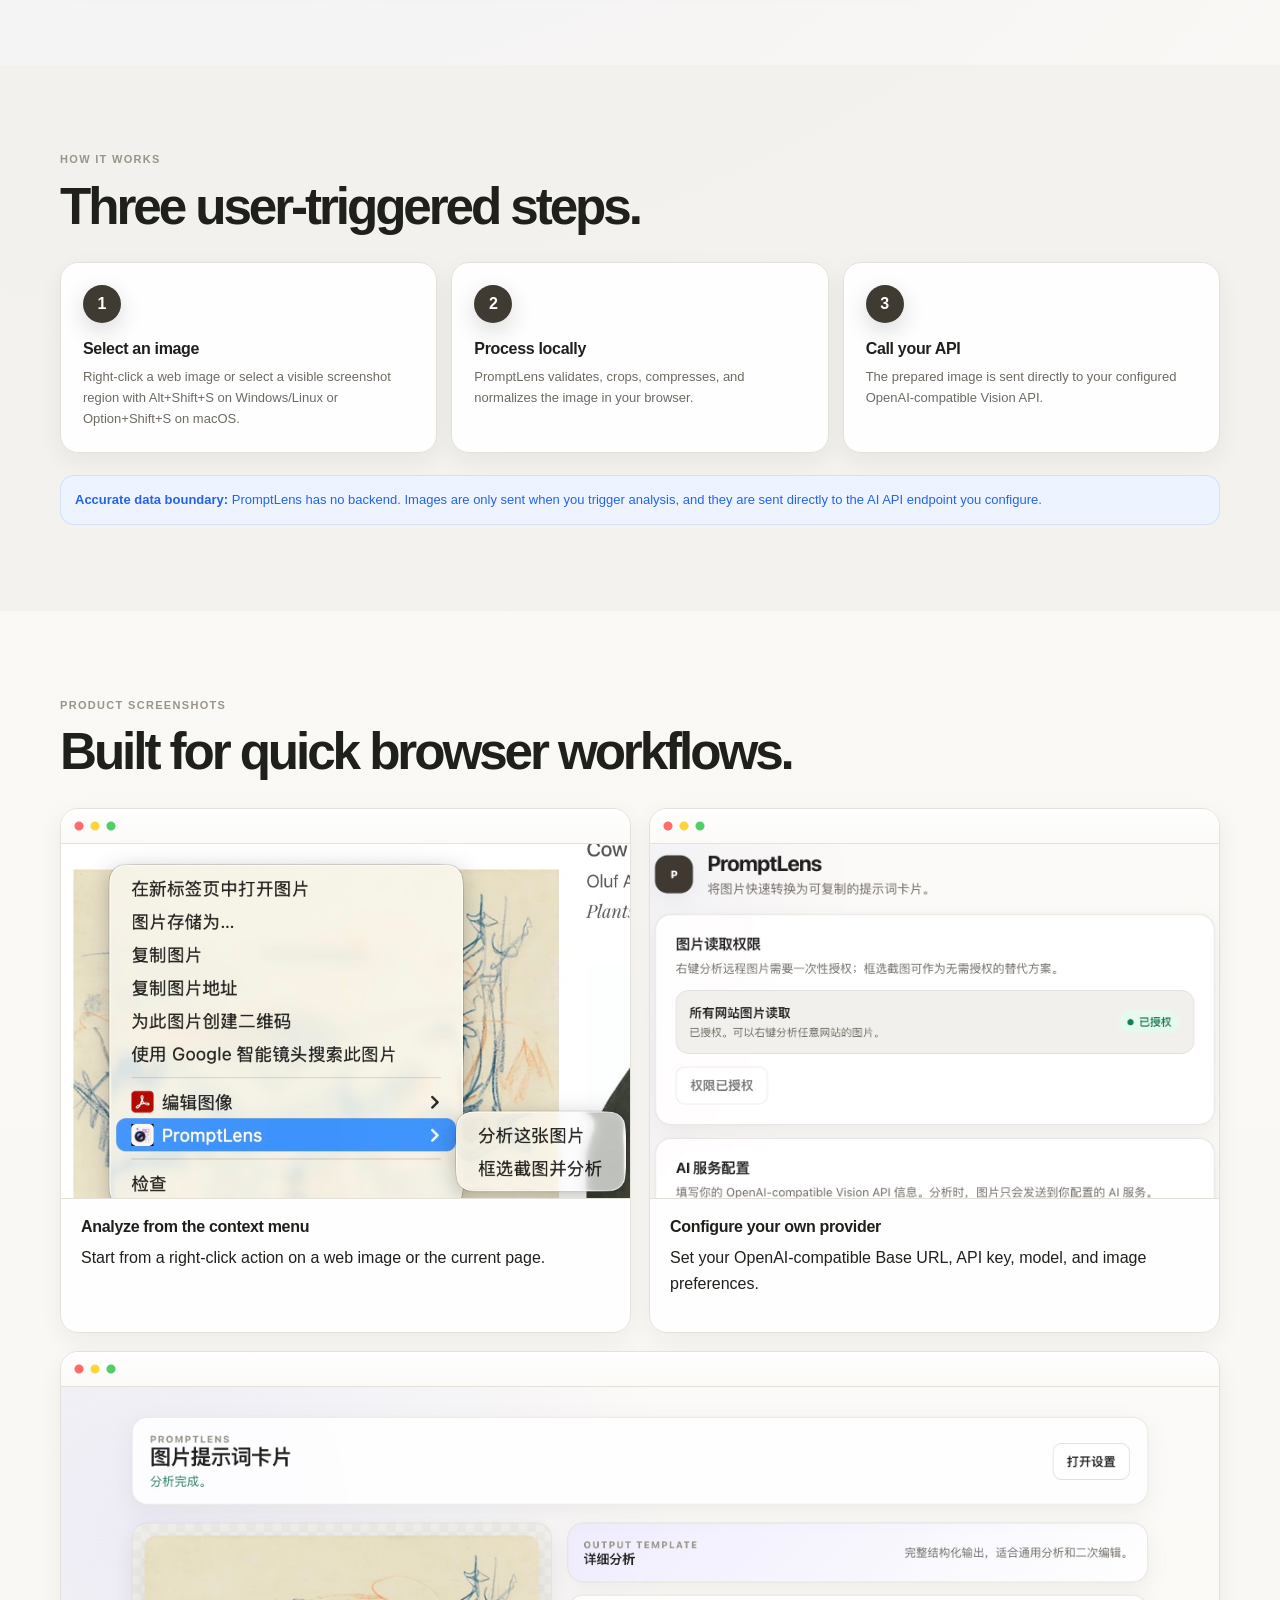
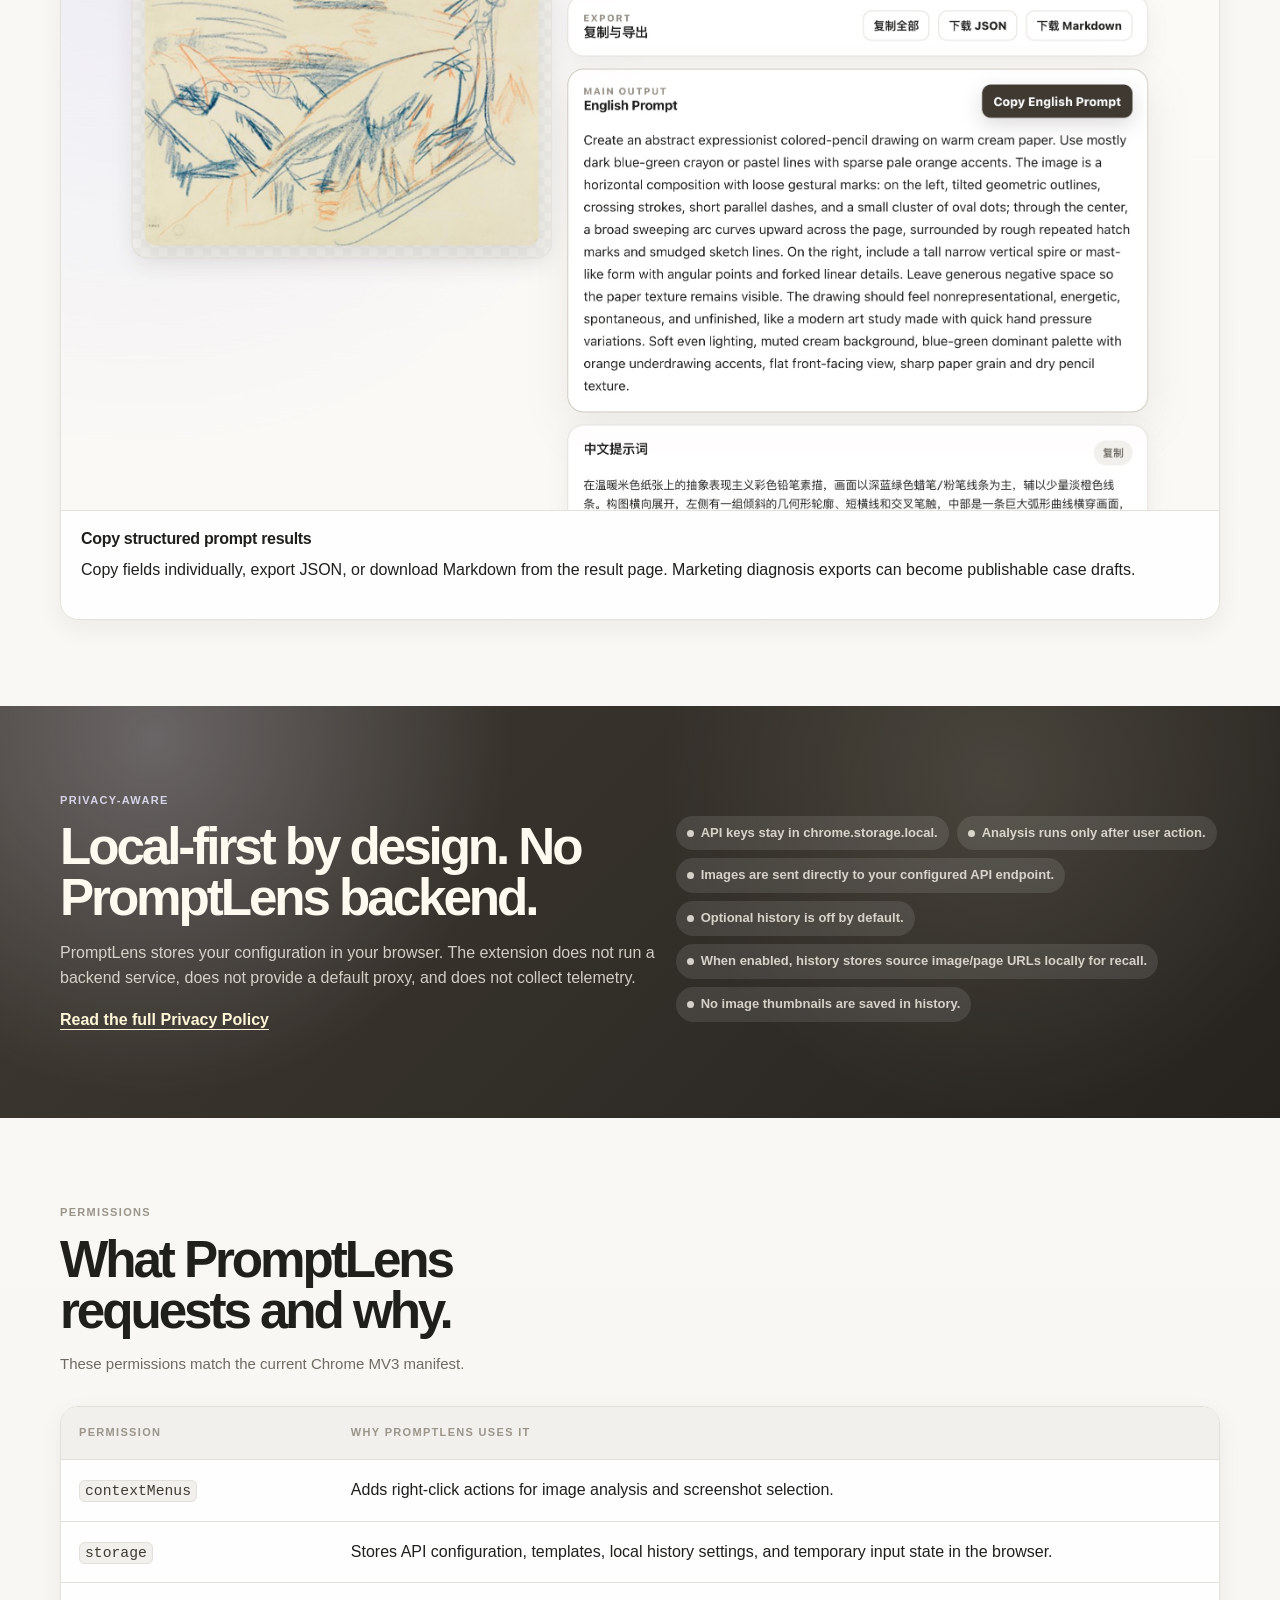
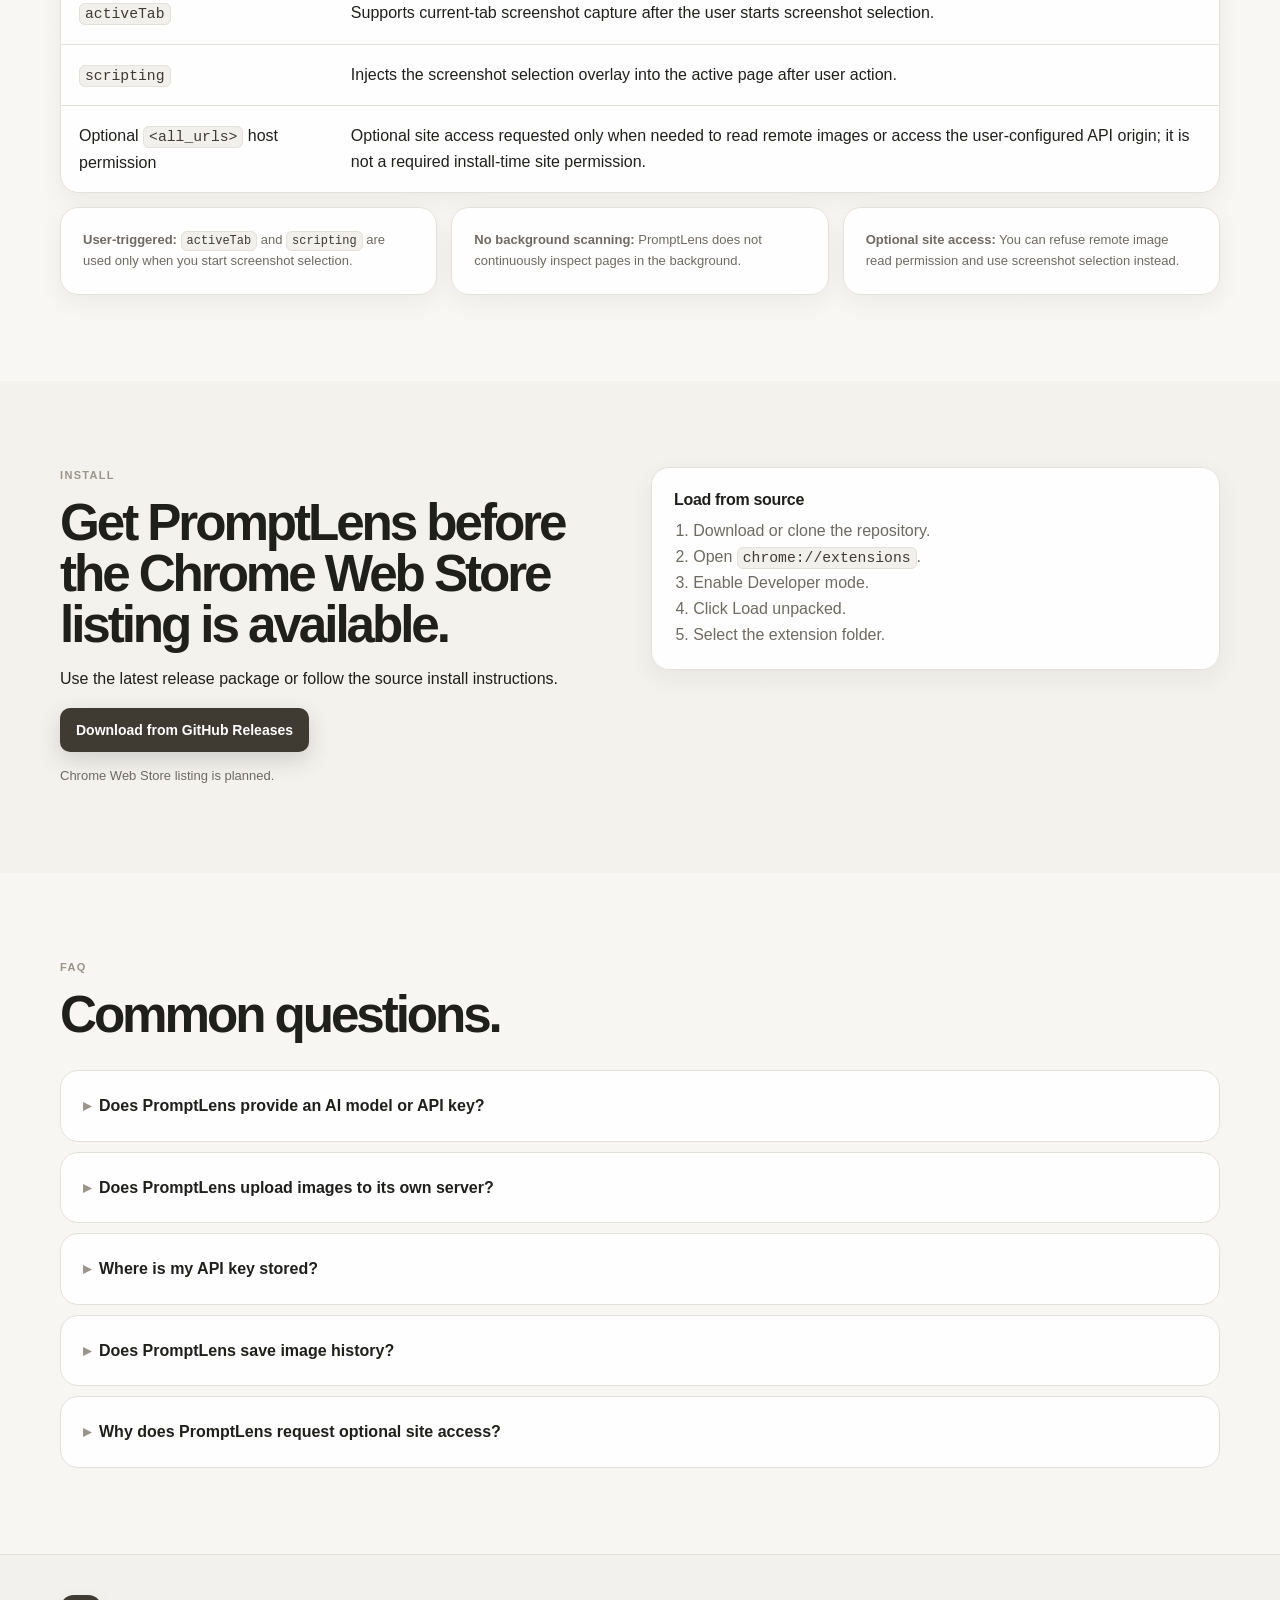
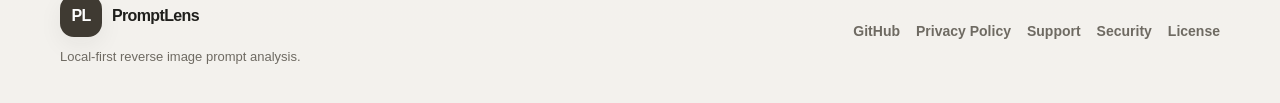
==== commit df30d8b0: "fix: stabilize ChatGPT handoff release Co-Authored-By: Claude <noreply@anthropic.com>" ====
--- a/site/index.html
+++ b/site/index.html
@@ -130,7 +130,7 @@
           </article>
           <article class="card">
             <h3>ChatGPT Plus Assist</h3>
-            <p>No API key? PromptLens can prepare a local JPEG and ChatGPT-ready instruction so you can upload them manually in ChatGPT Plus / Pro.</p>
+            <p>No API key? PromptLens can open ChatGPT, wait for the page to settle, then attempt to attach the prepared local JPEG and fill the instruction for you to review and send manually.</p>
           </article>
         </div>
       </div>
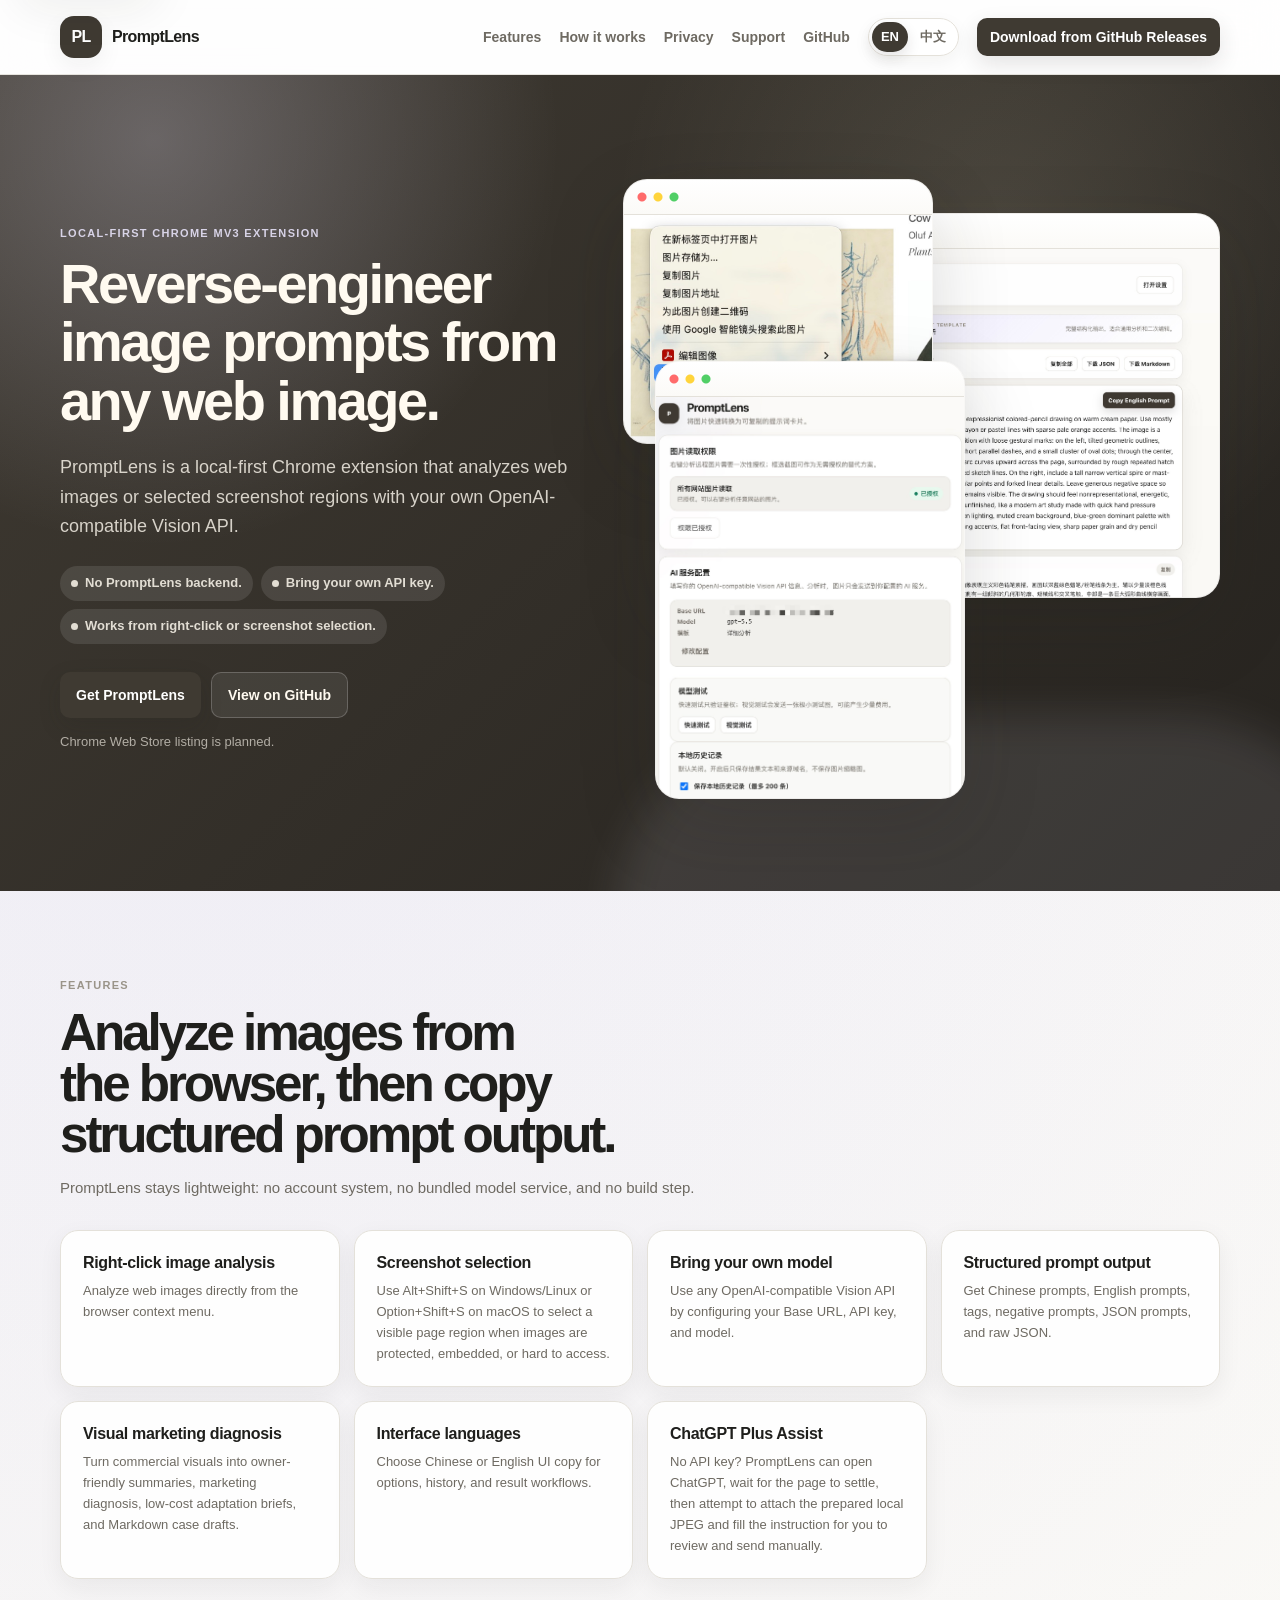
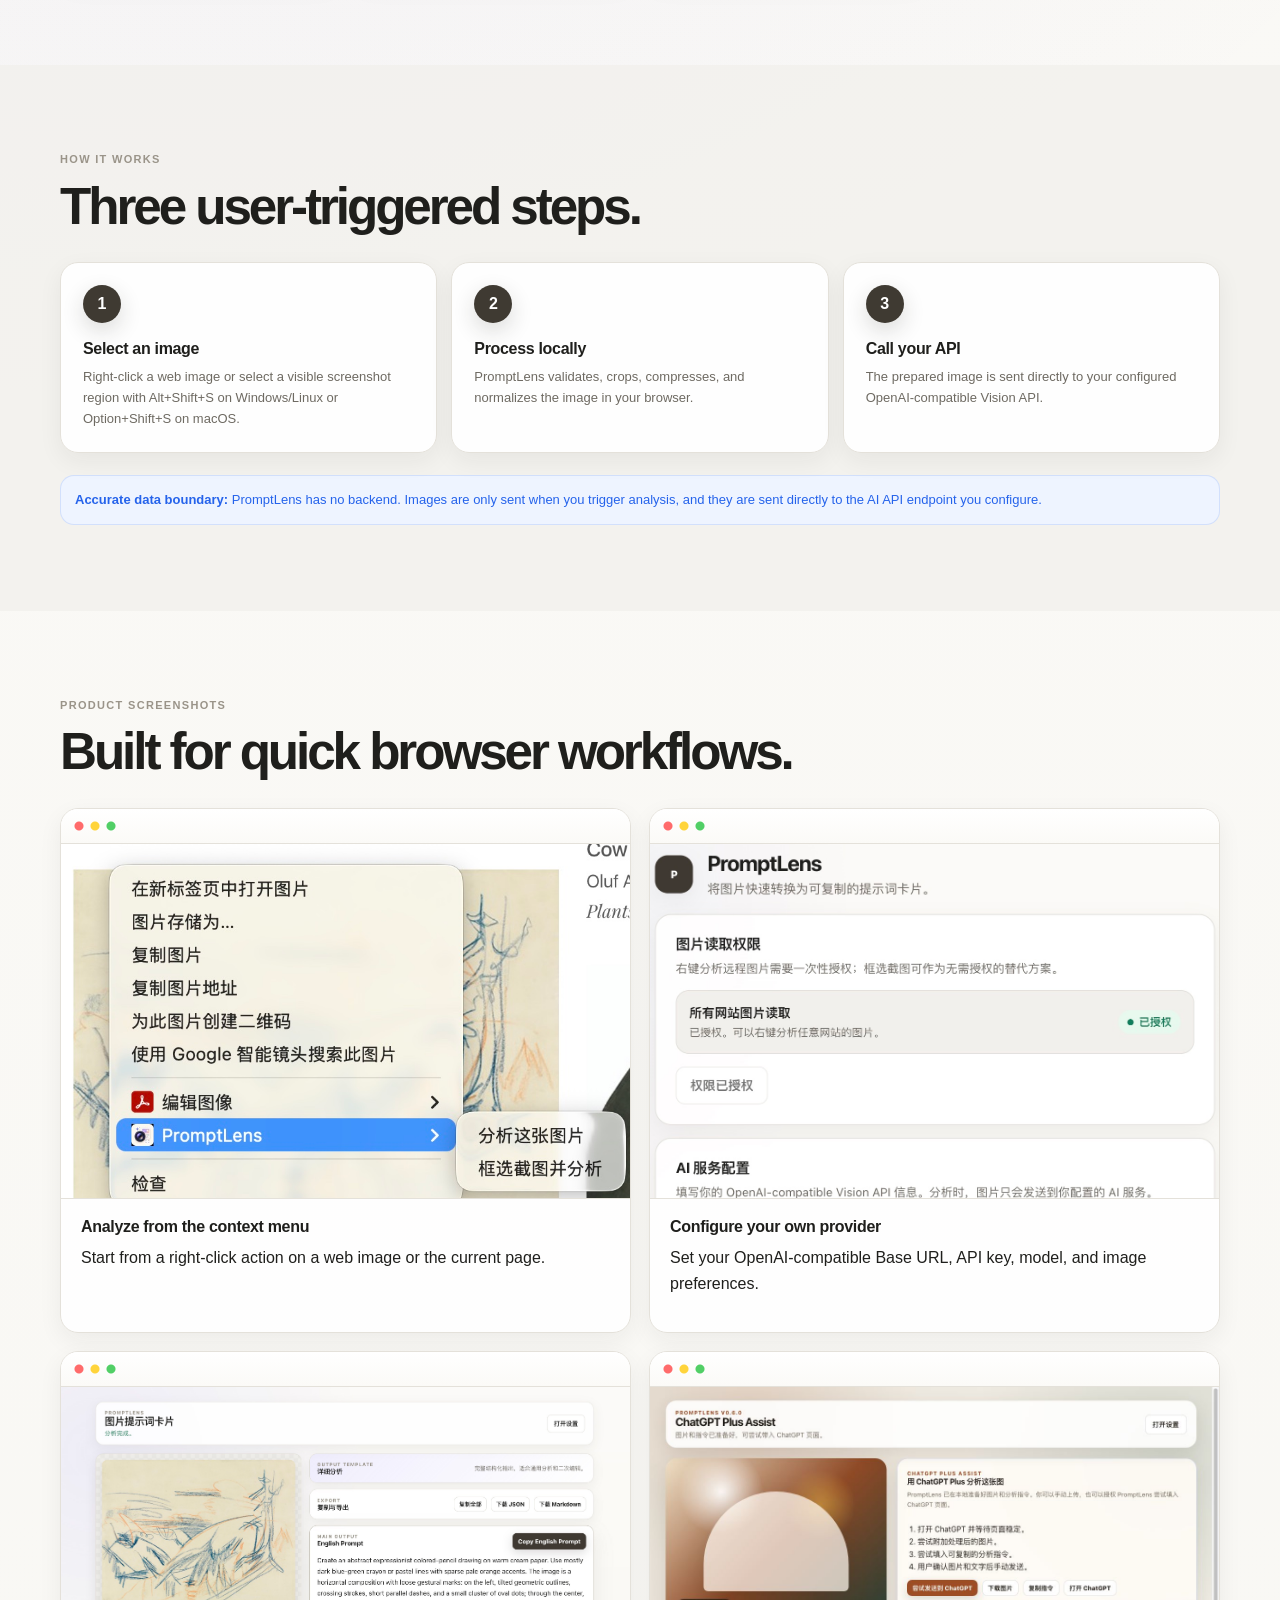
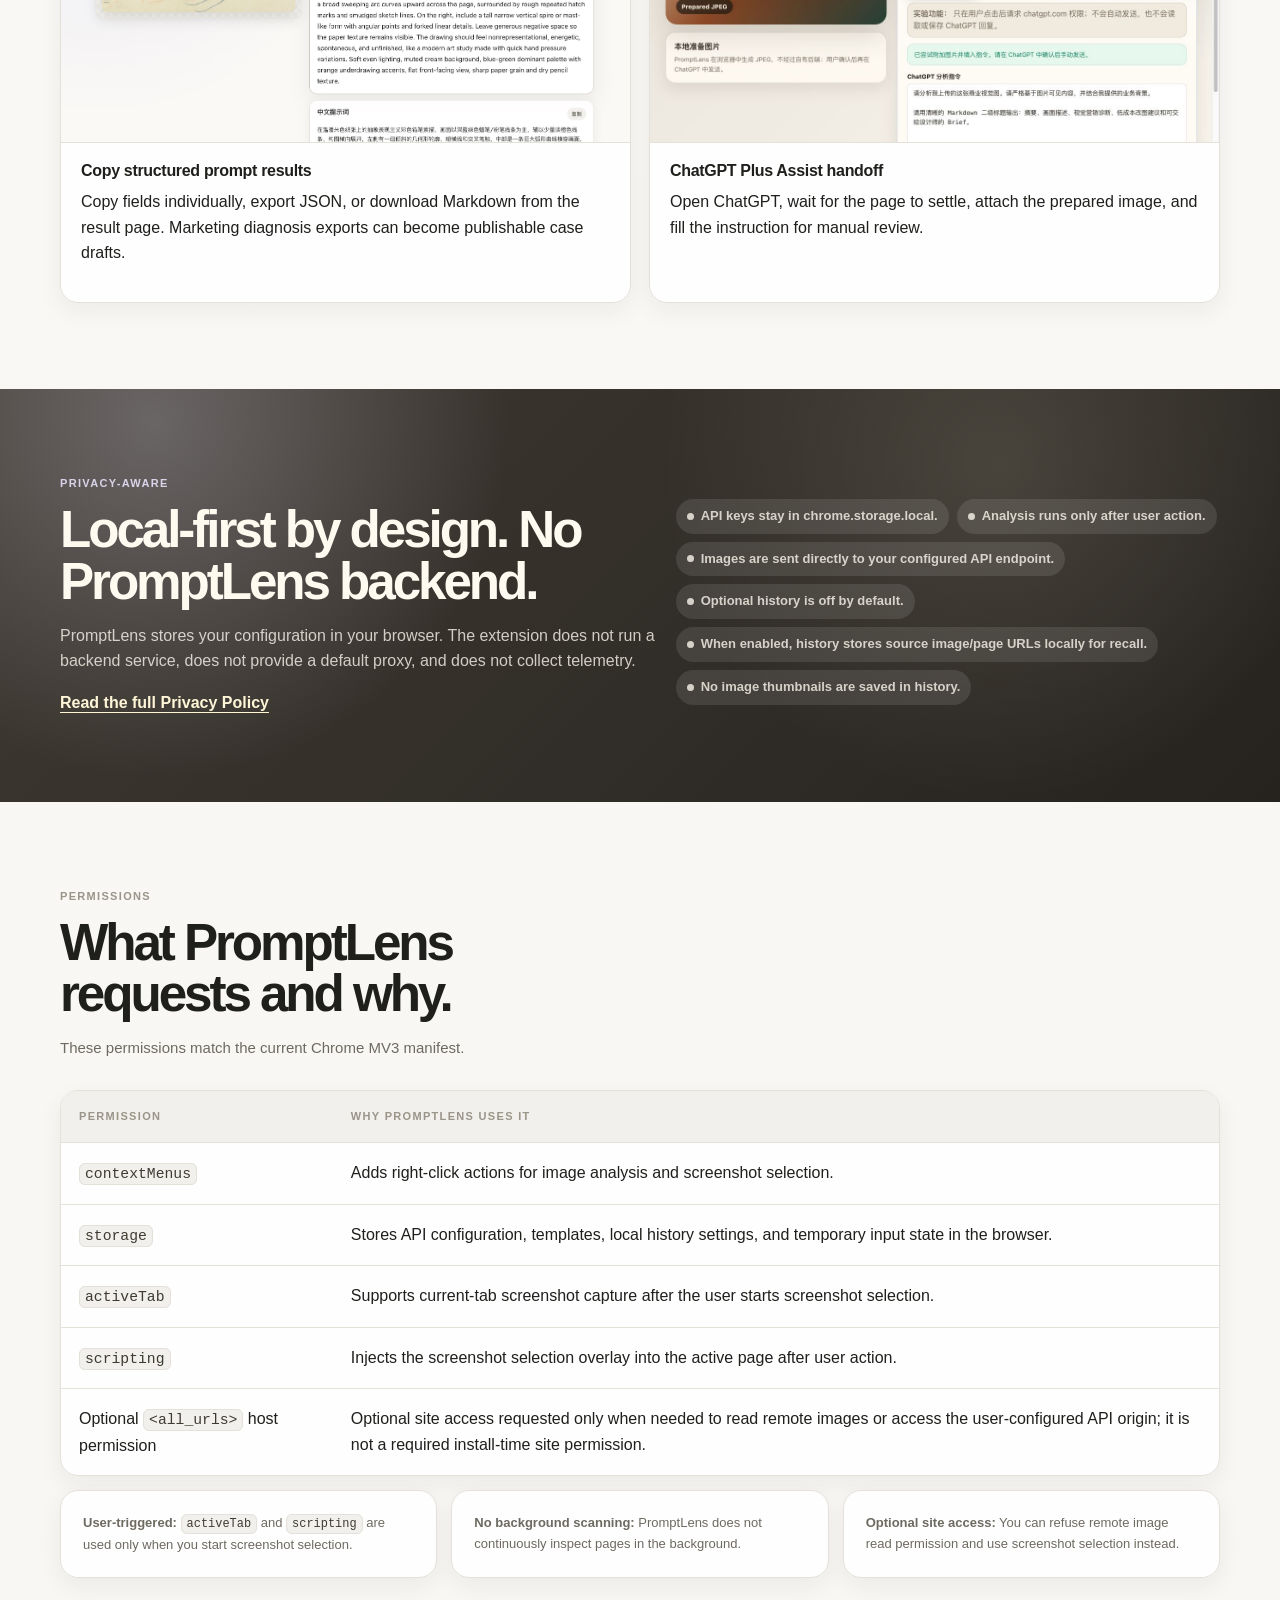
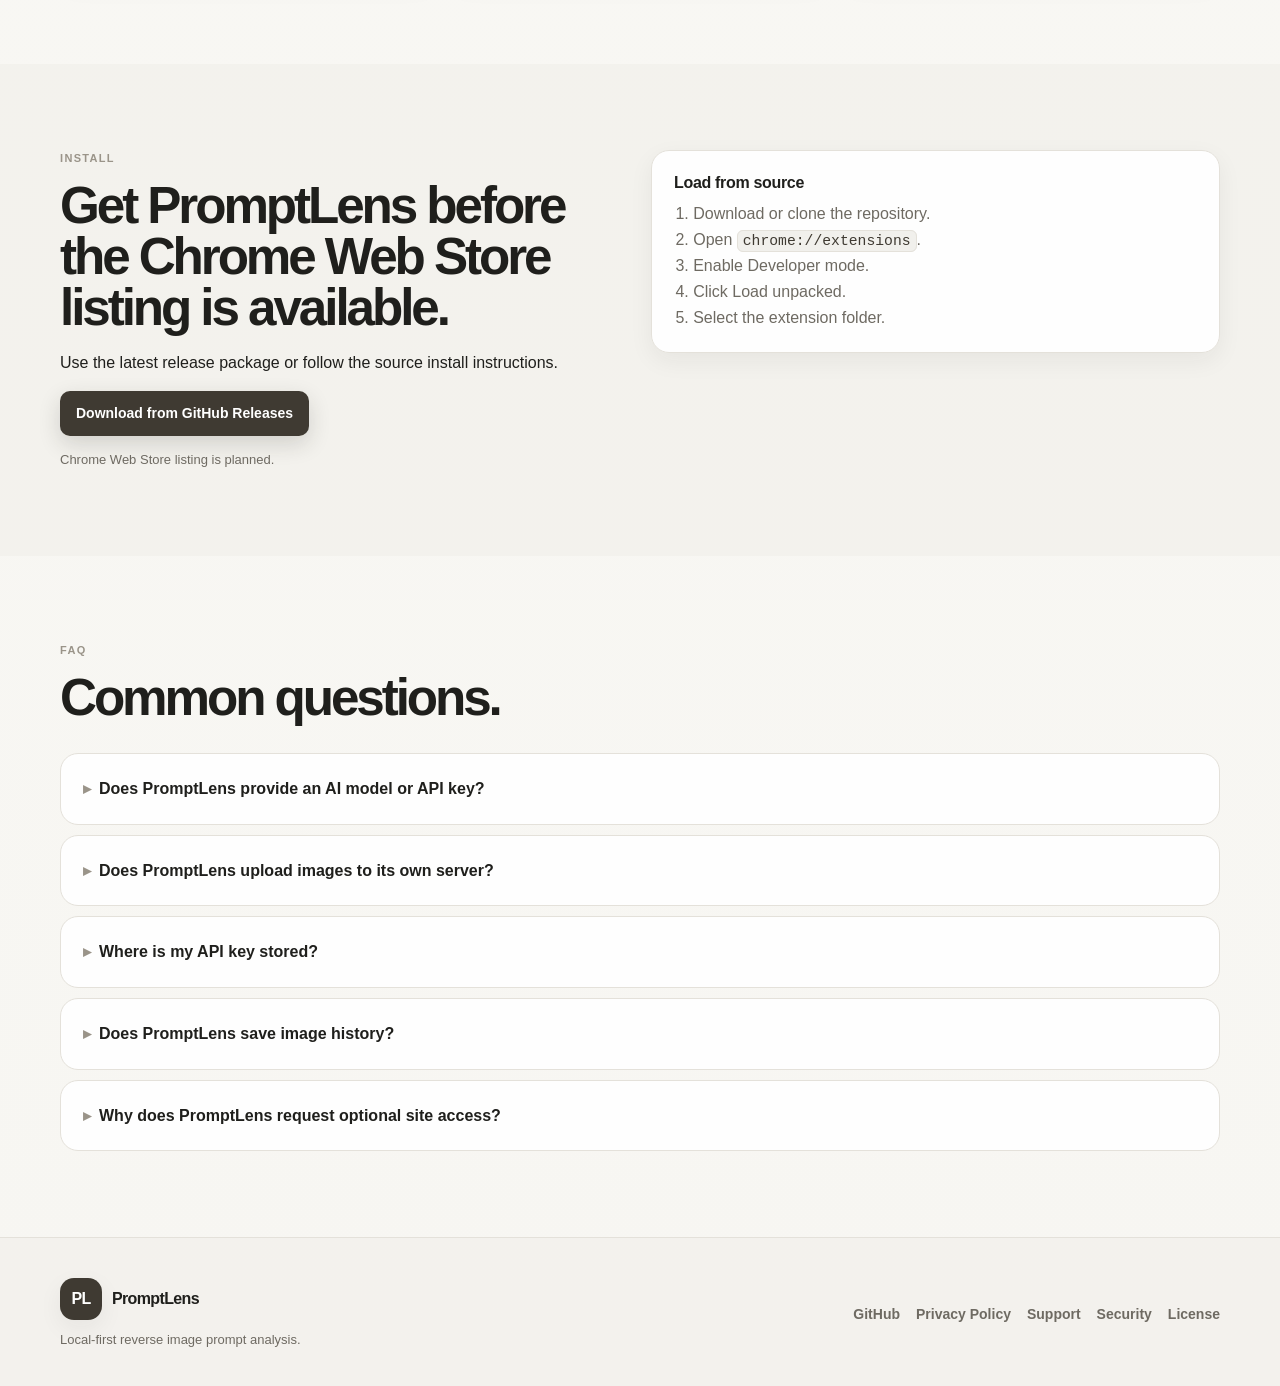
==== commit 6f5c5936: "docs: add ChatGPT assist screenshots Co-Authored-By: Claude <noreply@anthropic.com>" ====
--- a/site/index.html
+++ b/site/index.html
@@ -186,11 +186,18 @@
               <p>Set your OpenAI-compatible Base URL, API key, model, and image preferences.</p>
             </div>
           </article>
-          <article class="screenshot-feature wide">
+          <article class="screenshot-feature">
             <img src="./assets/promptlens-result.jpg" alt="Copy structured prompt results" width="1440" height="900" loading="lazy">
             <div>
               <h3>Copy structured prompt results</h3>
               <p>Copy fields individually, export JSON, or download Markdown from the result page. Marketing diagnosis exports can become publishable case drafts.</p>
+            </div>
+          </article>
+          <article class="screenshot-feature">
+            <img src="./assets/promptlens-chatgpt-assist.jpg" alt="ChatGPT Plus Assist handoff" width="1200" height="760" loading="lazy">
+            <div>
+              <h3>ChatGPT Plus Assist handoff</h3>
+              <p>Open ChatGPT, wait for the page to settle, attach the prepared image, and fill the instruction for manual review.</p>
             </div>
           </article>
         </div>
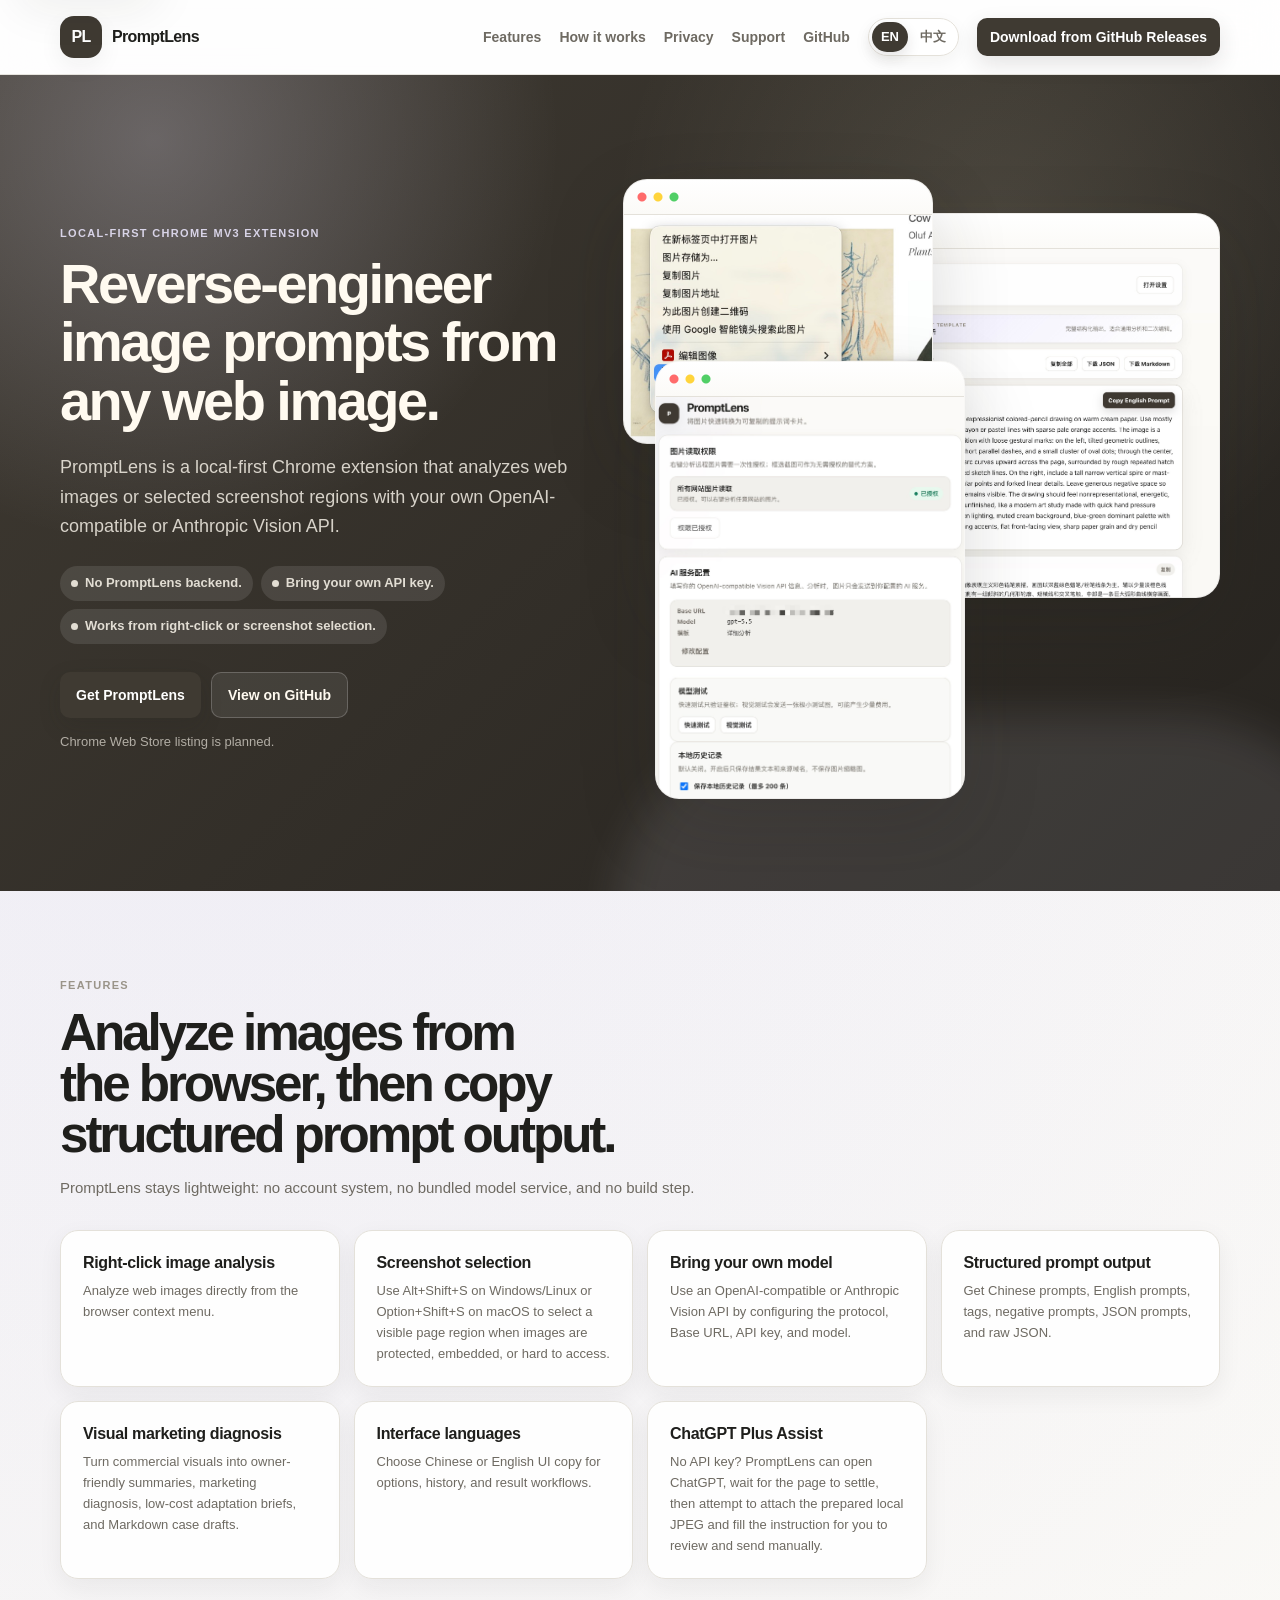
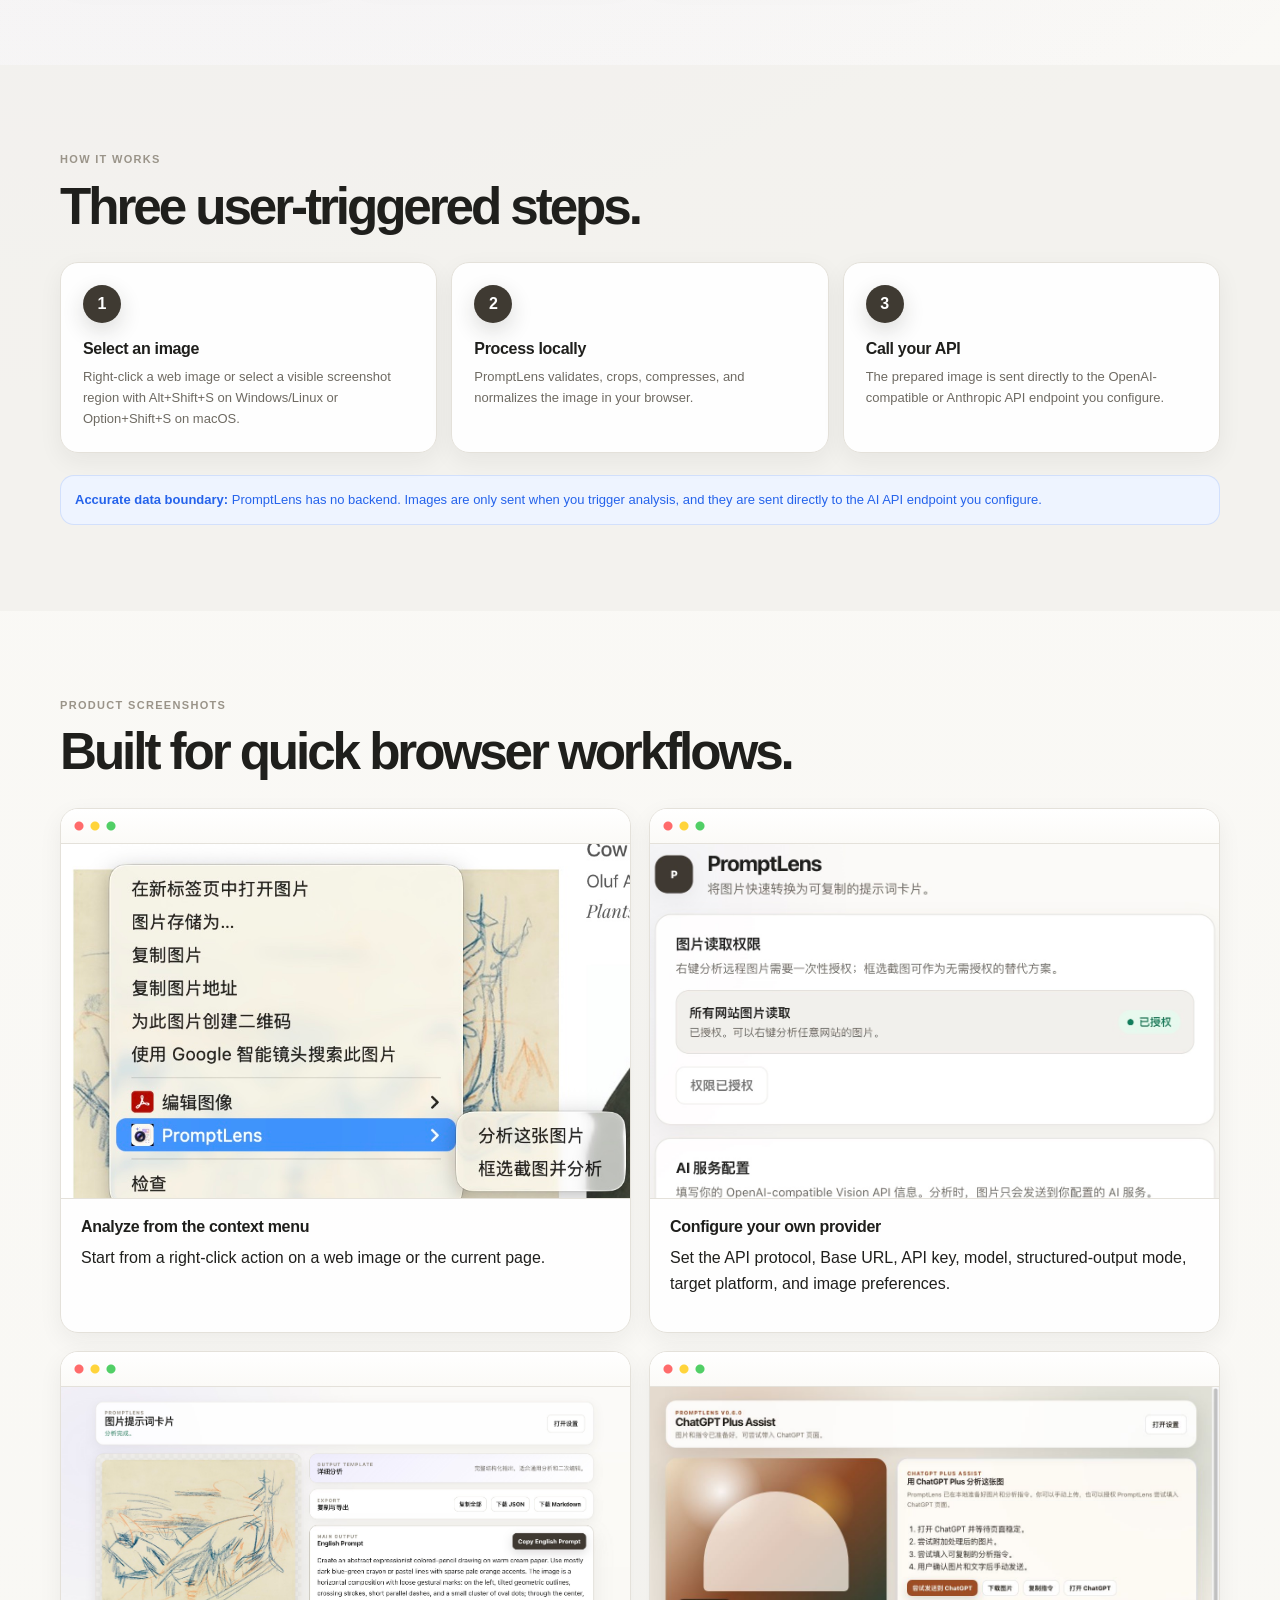
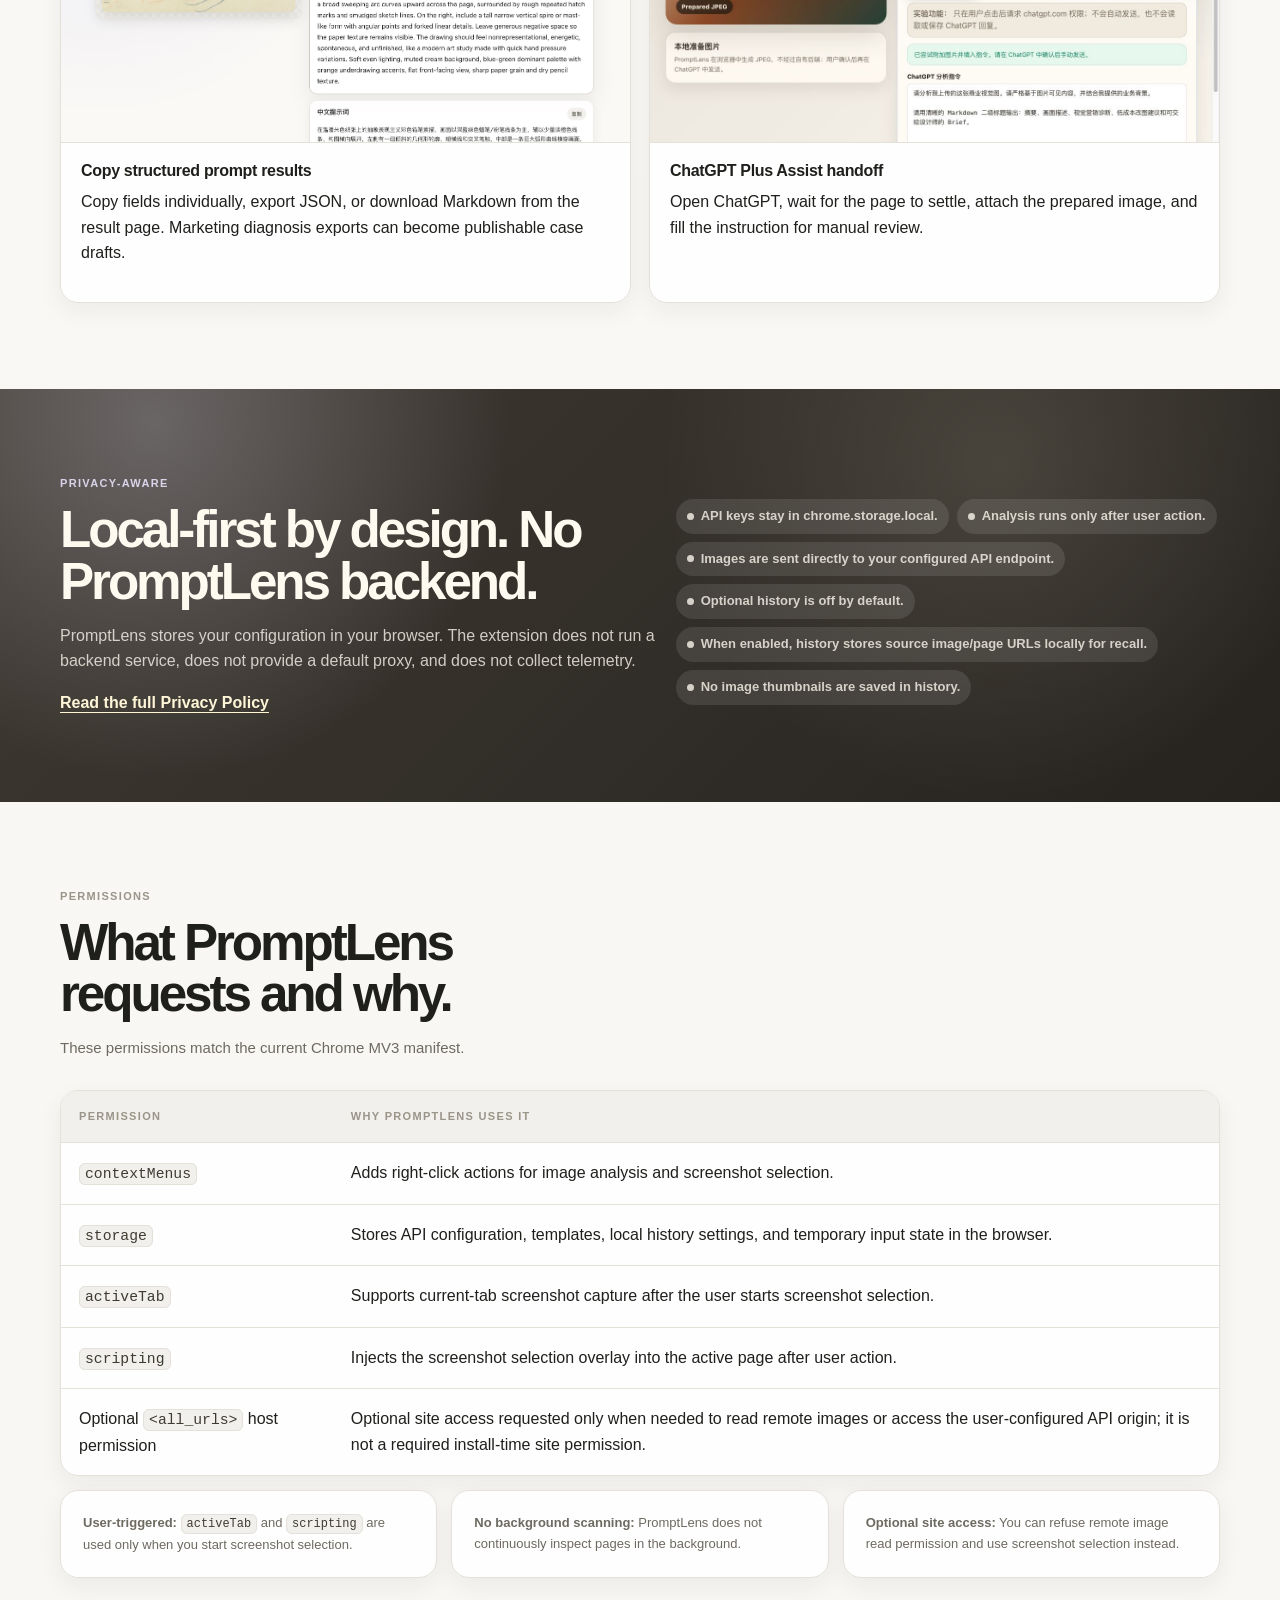
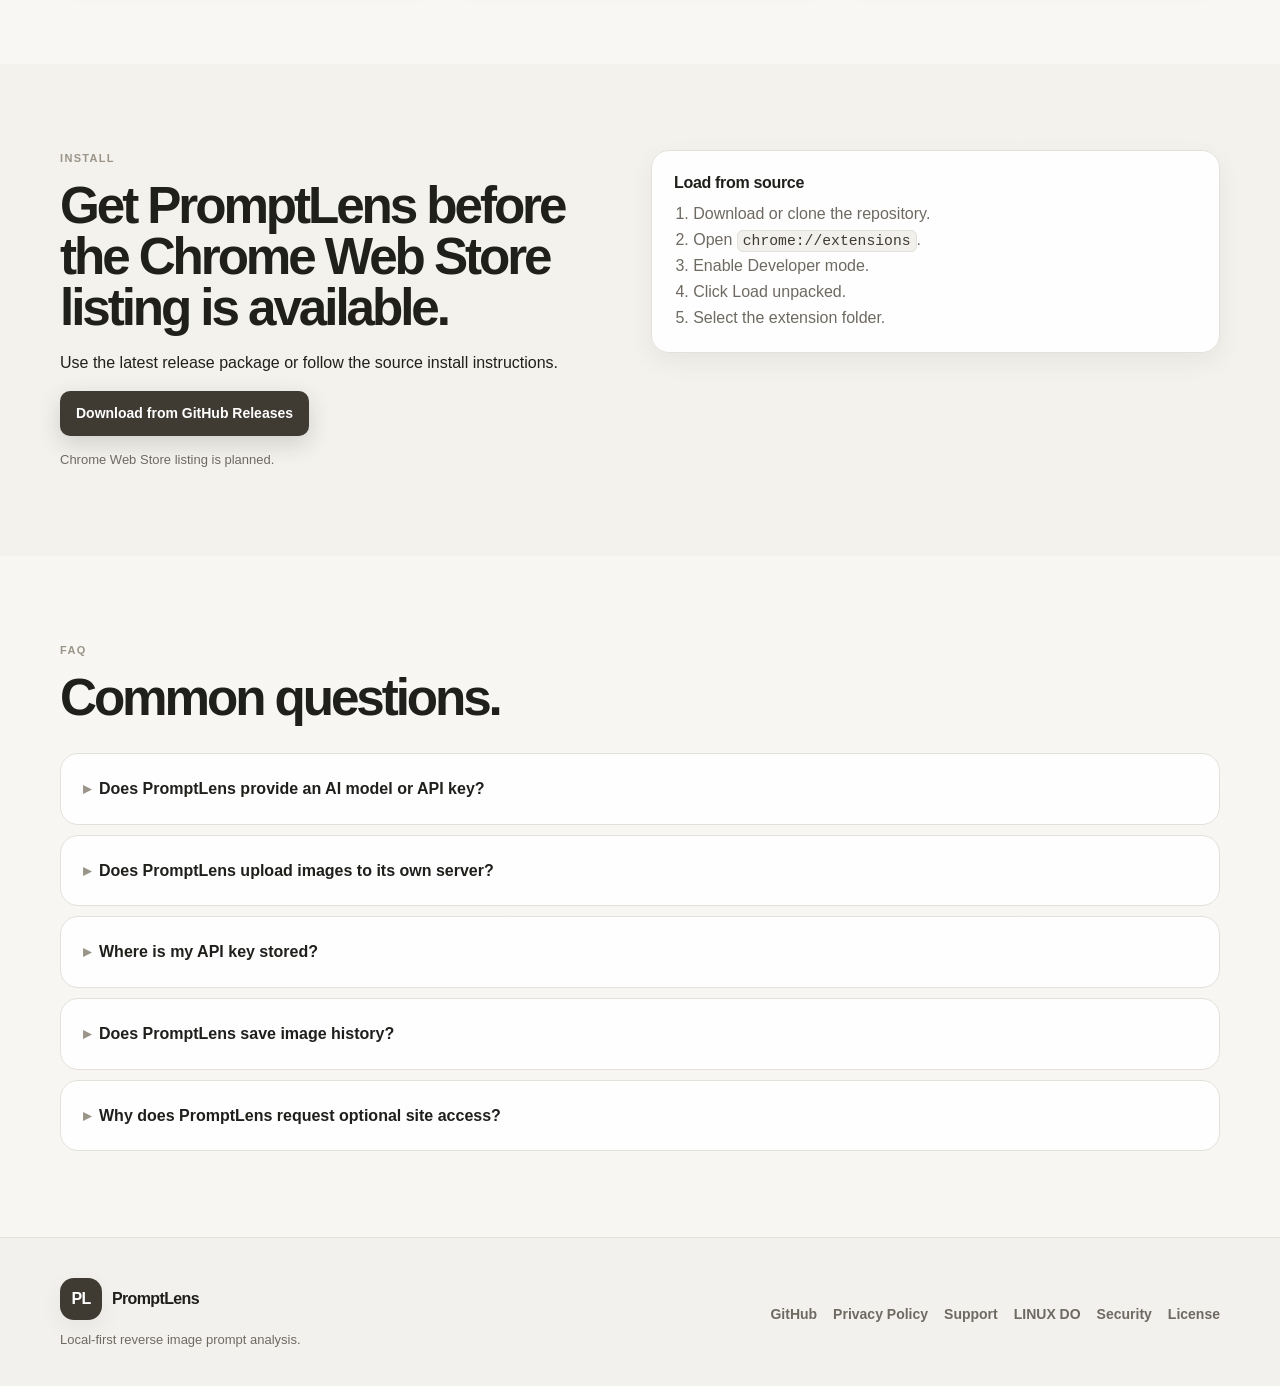
==== commit 1b8c681a: "chore: prepare v0.7.0 community release" ====
--- a/site/index.html
+++ b/site/index.html
@@ -6,20 +6,20 @@
   <title>PromptLens — Reverse-engineer image prompts from web images</title>
   <meta name="theme-color" content="#3f3a32">
   <link rel="icon" href="./assets/favicon.png" type="image/png">
-  <meta name="description" content="PromptLens is a local-first Chrome extension that analyzes web images or selected screenshot regions with your own OpenAI-compatible Vision API.">
-  <link rel="canonical" href="https://bytewatcher.xyz/">
-  <link rel="alternate" hreflang="en" href="https://bytewatcher.xyz/">
-  <link rel="alternate" hreflang="zh-CN" href="https://bytewatcher.xyz/?lang=zh-CN">
-  <link rel="alternate" hreflang="x-default" href="https://bytewatcher.xyz/">
+  <meta name="description" content="PromptLens is a local-first Chrome extension that analyzes web images or selected screenshot regions with your own OpenAI-compatible or Anthropic Vision API.">
+  <link rel="canonical" href="https://promptlens.bytewatcher.xyz/">
+  <link rel="alternate" hreflang="en" href="https://promptlens.bytewatcher.xyz/">
+  <link rel="alternate" hreflang="zh-CN" href="https://promptlens.bytewatcher.xyz/?lang=zh-CN">
+  <link rel="alternate" hreflang="x-default" href="https://promptlens.bytewatcher.xyz/">
   <meta property="og:type" content="website">
   <meta property="og:title" content="PromptLens — Reverse image prompts and visual marketing diagnosis">
-  <meta property="og:description" content="Local-first Chrome extension for image-to-prompt analysis, visual marketing diagnosis, and reusable prompts for Midjourney, Stable Diffusion, and OpenAI-compatible Vision APIs.">
-  <meta property="og:image" content="https://bytewatcher.xyz/assets/promptlens-result.jpg">
-  <meta property="og:url" content="https://bytewatcher.xyz/">
+  <meta property="og:description" content="Local-first Chrome extension for image-to-prompt analysis, visual marketing diagnosis, and reusable prompts through OpenAI-compatible or Anthropic Vision APIs.">
+  <meta property="og:image" content="https://promptlens.bytewatcher.xyz/assets/promptlens-result.jpg">
+  <meta property="og:url" content="https://promptlens.bytewatcher.xyz/">
   <meta name="twitter:card" content="summary_large_image">
   <meta name="twitter:title" content="PromptLens — Reverse image prompts and visual marketing diagnosis">
-  <meta name="twitter:description" content="Local-first Chrome extension for image-to-prompt analysis, visual marketing diagnosis, and reusable prompts for Midjourney, Stable Diffusion, and OpenAI-compatible Vision APIs.">
-  <meta name="twitter:image" content="https://bytewatcher.xyz/assets/promptlens-result.jpg">
+  <meta name="twitter:description" content="Local-first Chrome extension for image-to-prompt analysis, visual marketing diagnosis, and reusable prompts through OpenAI-compatible or Anthropic Vision APIs.">
+  <meta name="twitter:image" content="https://promptlens.bytewatcher.xyz/assets/promptlens-result.jpg">
   <script type="application/ld+json">
 {
   "@context": "https://schema.org",
@@ -27,10 +27,10 @@
   "name": "PromptLens",
   "applicationCategory": "BrowserApplication",
   "operatingSystem": "Chrome",
-  "description": "Local-first Chrome extension for image-to-prompt analysis, visual marketing diagnosis, and reusable prompts for Midjourney, Stable Diffusion, and OpenAI-compatible Vision APIs.",
-  "url": "https://bytewatcher.xyz/",
+  "description": "Local-first Chrome extension for image-to-prompt analysis, visual marketing diagnosis, and reusable prompts through OpenAI-compatible or Anthropic Vision APIs.",
+  "url": "https://promptlens.bytewatcher.xyz/",
   "downloadUrl": "https://github.com/wildbyteai/promptlens/releases",
-  "softwareVersion": "0.6.0",
+  "softwareVersion": "0.7.0",
   "offers": {
     "@type": "Offer",
     "price": "0",
@@ -70,7 +70,7 @@
         <div class="hero-copy">
           <p class="eyebrow">Local-first Chrome MV3 extension</p>
           <h1>Reverse-engineer image prompts from any web image.</h1>
-          <p class="hero-lede">PromptLens is a local-first Chrome extension that analyzes web images or selected screenshot regions with your own OpenAI-compatible Vision API.</p>
+          <p class="hero-lede">PromptLens is a local-first Chrome extension that analyzes web images or selected screenshot regions with your own OpenAI-compatible or Anthropic Vision API.</p>
           <ul class="trust-list" aria-label="PromptLens trust points">
             <li>No PromptLens backend.</li>
             <li>Bring your own API key.</li>
@@ -114,7 +114,7 @@
           </article>
           <article class="card">
             <h3>Bring your own model</h3>
-            <p>Use any OpenAI-compatible Vision API by configuring your Base URL, API key, and model.</p>
+            <p>Use an OpenAI-compatible or Anthropic Vision API by configuring the protocol, Base URL, API key, and model.</p>
           </article>
           <article class="card">
             <h3>Structured prompt output</h3>
@@ -156,7 +156,7 @@
           <article class="step-card">
             <span class="step-number">3</span>
             <h3>Call your API</h3>
-            <p>The prepared image is sent directly to your configured OpenAI-compatible Vision API.</p>
+            <p>The prepared image is sent directly to the OpenAI-compatible or Anthropic API endpoint you configure.</p>
           </article>
         </div>
         <div class="callout">
@@ -183,7 +183,7 @@
             <img src="./assets/promptlens-options.jpg" alt="Configure your own provider" width="1100" height="760" loading="lazy">
             <div>
               <h3>Configure your own provider</h3>
-              <p>Set your OpenAI-compatible Base URL, API key, model, and image preferences.</p>
+              <p>Set the API protocol, Base URL, API key, model, structured-output mode, target platform, and image preferences.</p>
             </div>
           </article>
           <article class="screenshot-feature">
@@ -301,7 +301,7 @@
         <div class="faq-list">
           <details>
             <summary>Does PromptLens provide an AI model or API key?</summary>
-            <p>No. PromptLens is a frontend-only extension. You bring your own OpenAI-compatible Vision API endpoint, API key, and model.</p>
+            <p>No. PromptLens is a frontend-only extension. You bring your own OpenAI-compatible or Anthropic Vision API endpoint, API key, and model.</p>
           </details>
           <details>
             <summary>Does PromptLens upload images to its own server?</summary>
@@ -337,6 +337,7 @@
         <a href="https://github.com/wildbyteai/promptlens">GitHub</a>
         <a href="./privacy/">Privacy Policy</a>
         <a href="./support/">Support</a>
+        <a href="https://linux.do/">LINUX DO</a>
         <a href="https://github.com/wildbyteai/promptlens/security">Security</a>
         <a href="https://github.com/wildbyteai/promptlens/blob/main/LICENSE">License</a>
       </nav>
